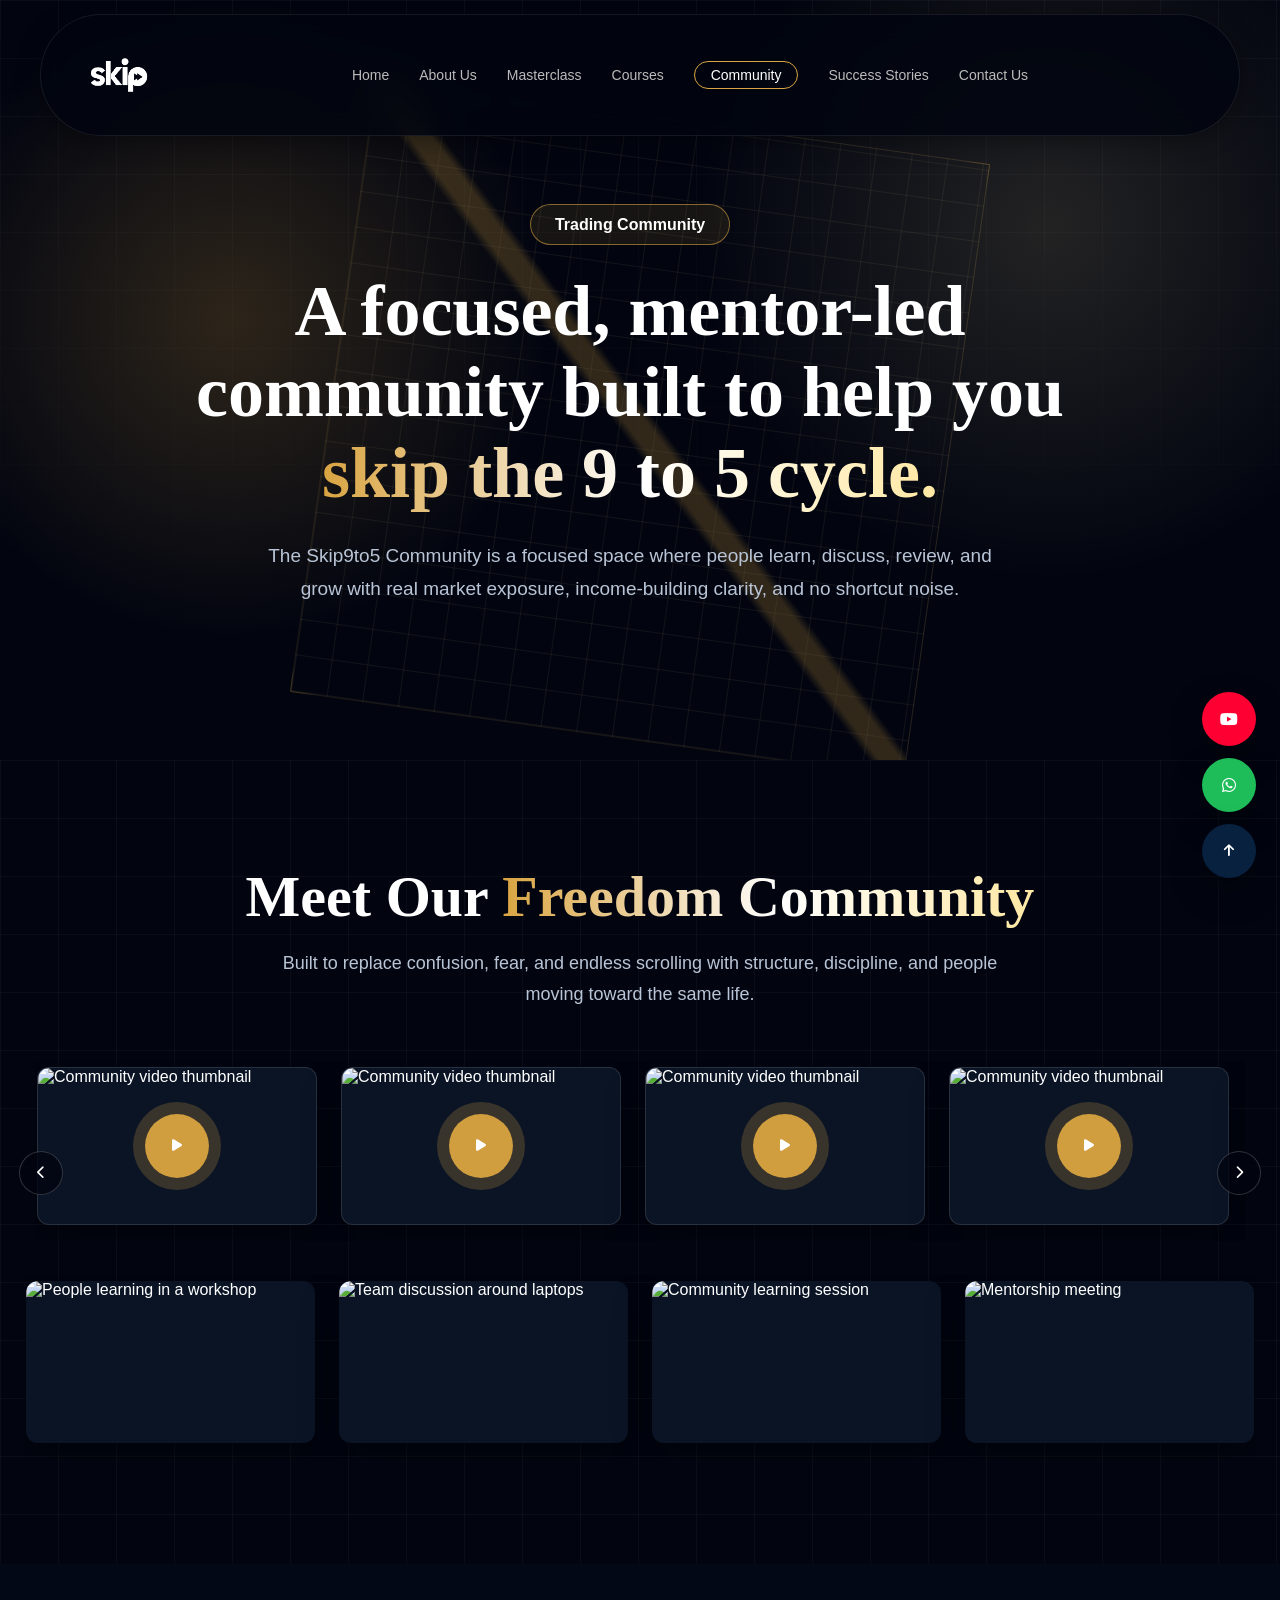
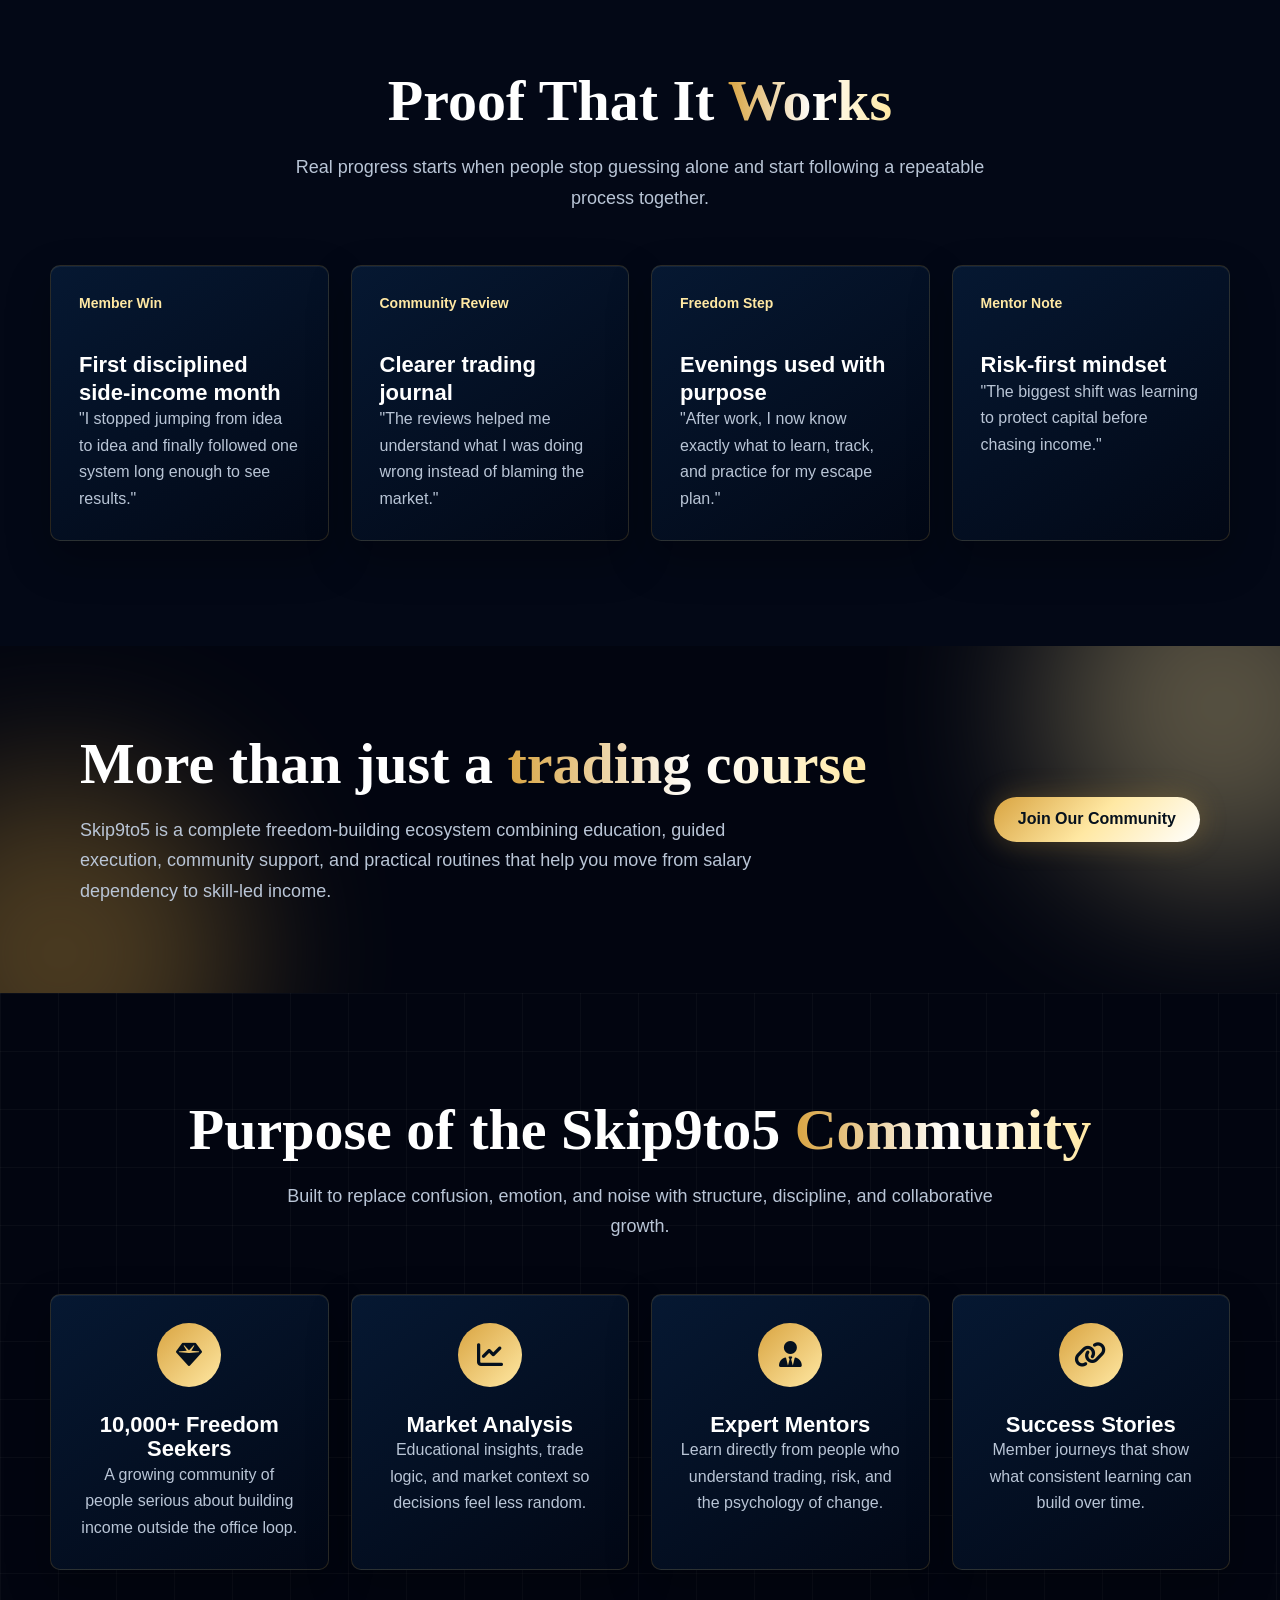
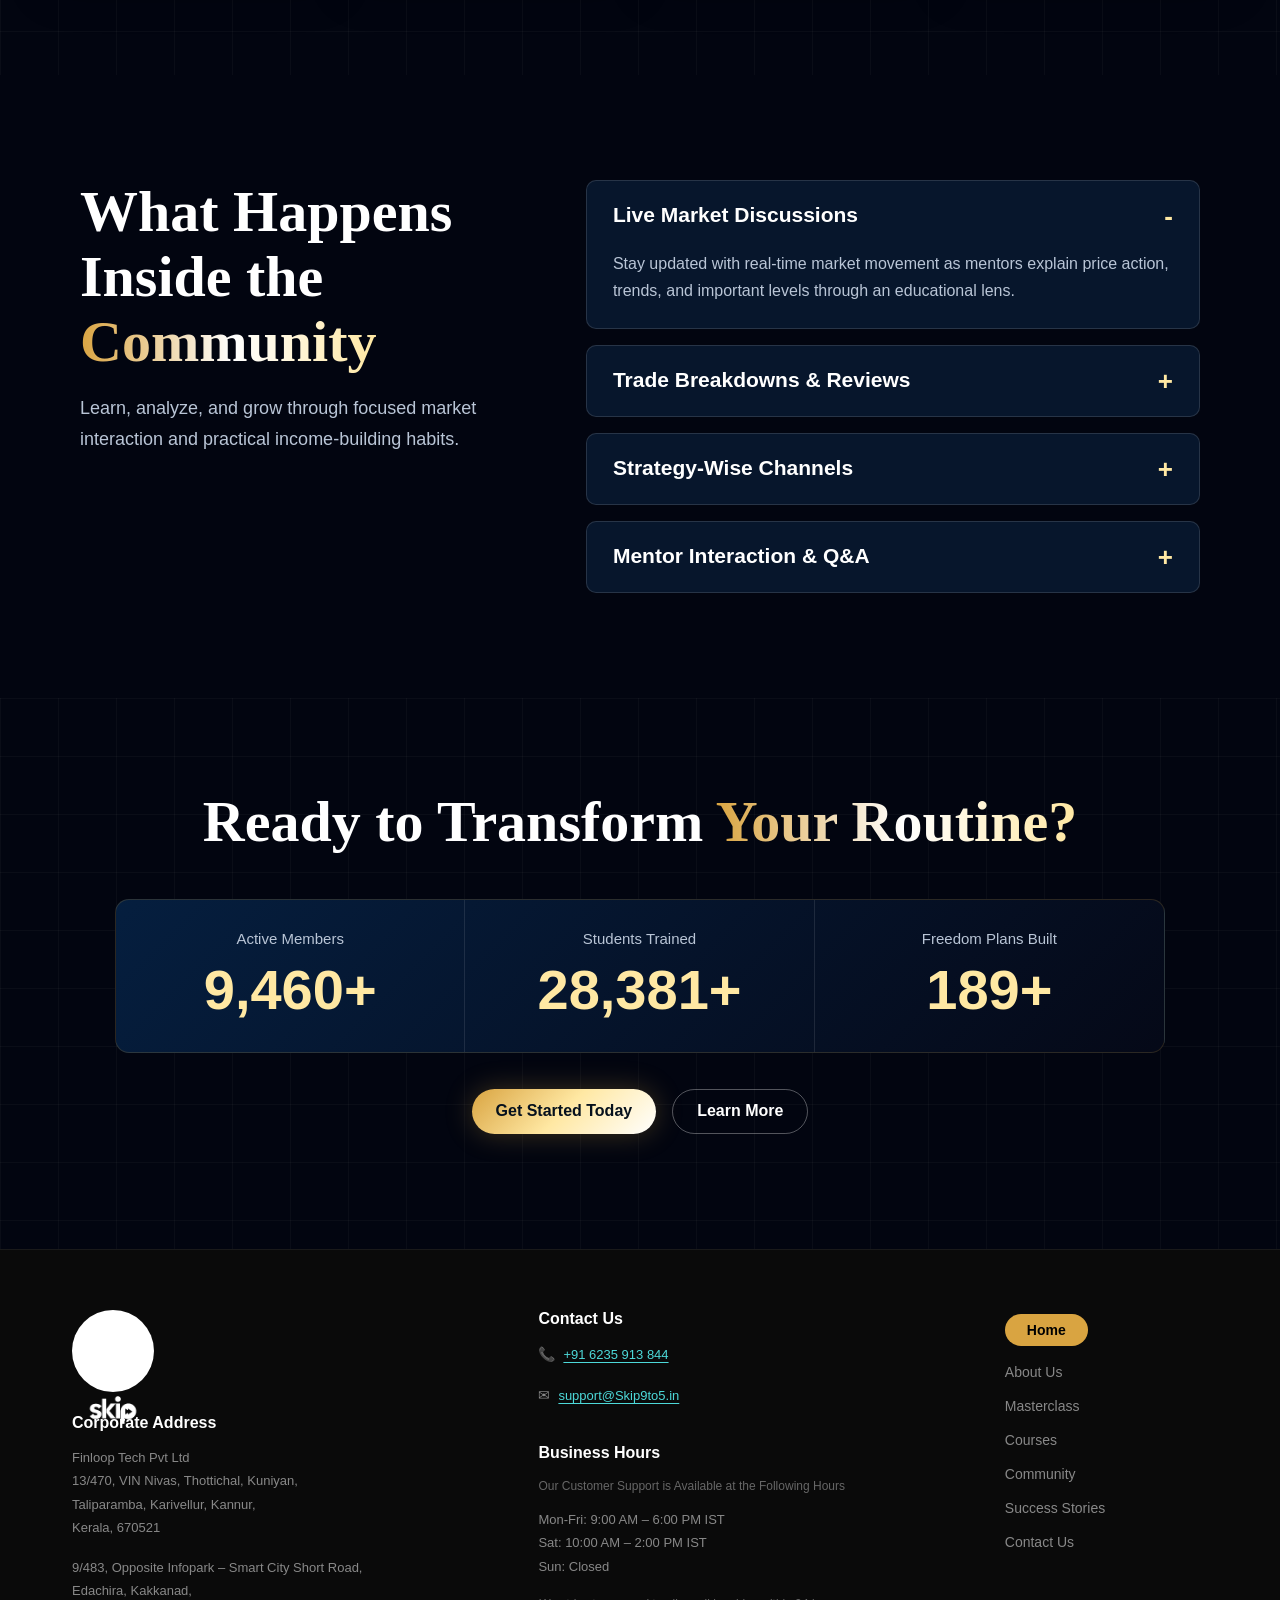
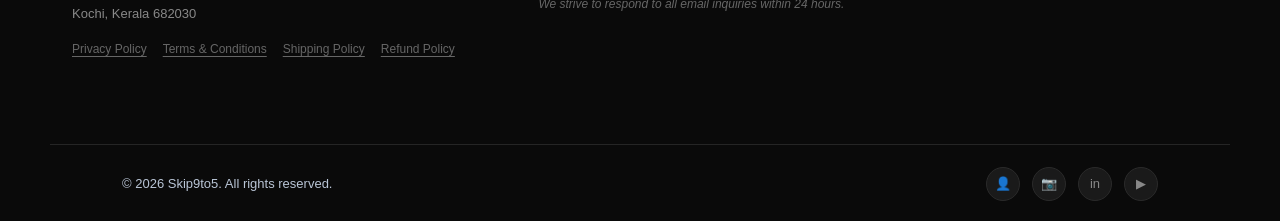
==== community.html @ d903842d "first commit" ====
<!DOCTYPE html>
<html lang="en">
<head>
    <meta charset="UTF-8">
    <meta name="viewport" content="width=device-width, initial-scale=1.0">
    <title>Community - Skip9to5</title>
    <link href="https://fonts.googleapis.com/css2?family=Inter:wght@400;600;700;800;900&display=swap" rel="stylesheet">
    <link rel="preconnect" href="https://fonts.googleapis.com">
    <link rel="preconnect" href="https://fonts.gstatic.com" crossorigin>
    <link rel="stylesheet" href="https://cdnjs.cloudflare.com/ajax/libs/font-awesome/6.5.0/css/all.min.css">
    <link rel="stylesheet" href="style.css">
    <link rel="stylesheet" href="community.css">
</head>
<body>
  <nav class="navbar" id="navbar">
    <div class="navbar-island" id="navIsland">
      <div class="logo">
        <img src="skip.png" alt="Skip9to5 Logo" class="nav-logo-img"/>
      </div>
      <ul class="nav-links" id="navLinks">
        <li><a href="index.html">Home</a></li>
        <li><a href="index.html#mentors">About Us</a></li>
        <li><a href="masterclass.html">Masterclass</a></li>
        <li><a href="index.html#courses">Courses</a></li>
        <li><a href="community.html" class="active">Community</a></li>
        <li><a href="index.html#testimonials">Success Stories</a></li>
        <li><a href="contact.html">Contact Us</a></li>
      </ul>
      <div class="nav-actions"></div>
      <button class="nav-hamburger" id="navHamburger" aria-label="Toggle menu">
        <span></span><span></span>
      </button>
    </div>
  </nav>

    <main>
        <section class="hero">
            <div class="hero-grid"></div>
            <div class="hero-content reveal">
                <a class="pill" href="#community">Trading Community</a>
                <h1>A focused, mentor-led community built to help you <span>skip the 9 to 5 cycle.</span></h1>
                <p>The Skip9to5 Community is a focused space where people learn, discuss, review, and grow with real market exposure, income-building clarity, and no shortcut noise.</p>
            </div>
        </section>

        <section class="section media-section" id="community">
            <div class="section-heading reveal">
                <h2>Meet Our <span>Freedom Community</span></h2>
                <p>Built to replace confusion, fear, and endless scrolling with structure, discipline, and people moving toward the same life.</p>
            </div>

            <div class="slider-wrap reveal">
                <button class="slider-btn prev" data-slider="videoRail" aria-label="Previous video"><i class="fa-solid fa-chevron-left"></i></button>
                <div class="media-rail" id="videoRail">
                    <article class="video-card" data-video="B78Wa8wmAZc">
                        <img src="https://img.youtube.com/vi/B78Wa8wmAZc/hqdefault.jpg" alt="Community video thumbnail">
                        <button aria-label="Play video"><i class="fa-solid fa-play"></i></button>
                    </article>
                    <article class="video-card" data-video="m6mtlhRu2qY">
                        <img src="https://img.youtube.com/vi/m6mtlhRu2qY/hqdefault.jpg" alt="Community video thumbnail">
                        <button aria-label="Play video"><i class="fa-solid fa-play"></i></button>
                    </article>
                    <article class="video-card" data-video="o_PcUPwET5Q">
                        <img src="https://img.youtube.com/vi/o_PcUPwET5Q/hqdefault.jpg" alt="Community video thumbnail">
                        <button aria-label="Play video"><i class="fa-solid fa-play"></i></button>
                    </article>
                    <article class="video-card" data-video="bSWWLPqiPac">
                        <img src="https://img.youtube.com/vi/bSWWLPqiPac/hqdefault.jpg" alt="Community video thumbnail">
                        <button aria-label="Play video"><i class="fa-solid fa-play"></i></button>
                    </article>
                    <article class="video-card" data-video="m-u489wEwM4">
                        <img src="https://img.youtube.com/vi/m-u489wEwM4/hqdefault.jpg" alt="Community video thumbnail">
                        <button aria-label="Play video"><i class="fa-solid fa-play"></i></button>
                    </article>
                    <article class="video-card" data-video="EYDBUFnMw90">
                        <img src="https://img.youtube.com/vi/EYDBUFnMw90/hqdefault.jpg" alt="Community video thumbnail">
                        <button aria-label="Play video"><i class="fa-solid fa-play"></i></button>
                    </article>
                </div>
                <button class="slider-btn next" data-slider="videoRail" aria-label="Next video"><i class="fa-solid fa-chevron-right"></i></button>
            </div>

            <div class="image-rail reveal">
                <img src="https://images.unsplash.com/photo-1552664730-d307ca884978?auto=format&fit=crop&w=900&q=80" alt="People learning in a workshop">
                <img src="https://images.unsplash.com/photo-1556761175-b413da4baf72?auto=format&fit=crop&w=900&q=80" alt="Team discussion around laptops">
                <img src="https://images.unsplash.com/photo-1517245386807-bb43f82c33c4?auto=format&fit=crop&w=900&q=80" alt="Community learning session">
                <img src="https://images.unsplash.com/photo-1517048676732-d65bc937f952?auto=format&fit=crop&w=900&q=80" alt="Mentorship meeting">
            </div>
        </section>

        <section class="section proof-section">
            <div class="section-heading reveal">
                <h2>Proof That It <span>Works</span></h2>
                <p>Real progress starts when people stop guessing alone and start following a repeatable process together.</p>
            </div>
            <div class="proof-grid reveal">
                <div class="proof-card">
                    <span>Member Win</span>
                    <strong>First disciplined side-income month</strong>
                    <p>"I stopped jumping from idea to idea and finally followed one system long enough to see results."</p>
                </div>
                <div class="proof-card">
                    <span>Community Review</span>
                    <strong>Clearer trading journal</strong>
                    <p>"The reviews helped me understand what I was doing wrong instead of blaming the market."</p>
                </div>
                <div class="proof-card">
                    <span>Freedom Step</span>
                    <strong>Evenings used with purpose</strong>
                    <p>"After work, I now know exactly what to learn, track, and practice for my escape plan."</p>
                </div>
                <div class="proof-card">
                    <span>Mentor Note</span>
                    <strong>Risk-first mindset</strong>
                    <p>"The biggest shift was learning to protect capital before chasing income."</p>
                </div>
            </div>
        </section>

        <section class="ecosystem">
            <div class="ecosystem-inner reveal">
                <div>
                    <h2>More than just a <span>trading course</span></h2>
                    <p>Skip9to5 is a complete freedom-building ecosystem combining education, guided execution, community support, and practical routines that help you move from salary dependency to skill-led income.</p>
                </div>
                <a href="#join" class="primary-btn">Join Our Community</a>
            </div>
            <div class="radial left"></div>
            <div class="radial right"></div>
        </section>

        <section class="section purpose-section">
            <div class="section-heading reveal">
                <h2>Purpose of the Skip9to5 <span>Community</span></h2>
                <p>Built to replace confusion, emotion, and noise with structure, discipline, and collaborative growth.</p>
            </div>
            <div class="purpose-grid reveal">
                <article>
                    <i class="fa-solid fa-gem"></i>
                    <h3>10,000+ Freedom Seekers</h3>
                    <p>A growing community of people serious about building income outside the office loop.</p>
                </article>
                <article>
                    <i class="fa-solid fa-chart-line"></i>
                    <h3>Market Analysis</h3>
                    <p>Educational insights, trade logic, and market context so decisions feel less random.</p>
                </article>
                <article>
                    <i class="fa-solid fa-user-tie"></i>
                    <h3>Expert Mentors</h3>
                    <p>Learn directly from people who understand trading, risk, and the psychology of change.</p>
                </article>
                <article>
                    <i class="fa-solid fa-link"></i>
                    <h3>Success Stories</h3>
                    <p>Member journeys that show what consistent learning can build over time.</p>
                </article>
            </div>
        </section>

        <section class="section inside-section">
            <div class="inside-layout reveal">
                <div class="inside-copy">
                    <h2>What Happens Inside the <span>Community</span></h2>
                    <p>Learn, analyze, and grow through focused market interaction and practical income-building habits.</p>
                </div>
                <div class="accordion">
                    <details open>
                        <summary>Live Market Discussions</summary>
                        <p>Stay updated with real-time market movement as mentors explain price action, trends, and important levels through an educational lens.</p>
                    </details>
                    <details>
                        <summary>Trade Breakdowns & Reviews</summary>
                        <p>Study entries, exits, risk, mistakes, and decision-making so every trade becomes a lesson instead of an emotional event.</p>
                    </details>
                    <details>
                        <summary>Strategy-Wise Channels</summary>
                        <p>Follow channels for intraday, swing trading, options, investing, and side-income systems that match your current stage.</p>
                    </details>
                    <details>
                        <summary>Mentor Interaction & Q&A</summary>
                        <p>Ask doubts, get direction, and stay accountable while building the skills needed to move beyond the 9 to 5 cycle.</p>
                    </details>
                </div>
            </div>
        </section>

        <section class="final-cta" id="join">
            <div class="final-inner reveal">
                <h2>Ready to Transform <span>Your Routine?</span></h2>
                <div class="stats">
                    <div><small>Active Members</small><strong data-count="10000">0</strong><b>+</b></div>
                    <div><small>Students Trained</small><strong data-count="30000">0</strong><b>+</b></div>
                    <div><small>Freedom Plans Built</small><strong data-count="200">0</strong><b>+</b></div>
                </div>
                <div class="cta-actions">
                    <a href="masterclass.html" class="primary-btn">Get Started Today</a>
                    <a href="about.html" class="secondary-btn">Learn More</a>
                </div>
            </div>
        </section>
    </main>

  <footer class="footer">
    <div class="footer-main">
      <div class="footer-col footer-col--address">
        <div class="footer-logo">
          <img src="skip.png" alt="Skip9to5 Logo" class="footer-logo-img"/>
        </div>
        <h4>Corporate Address</h4>
        <p>Finloop Tech Pvt Ltd<br/>
        13/470, VIN Nivas, Thottichal, Kuniyan,<br/>
        Taliparamba, Karivellur, Kannur,<br/>
        Kerala, 670521</p>
        <p>9/483, Opposite Infopark &ndash; Smart City Short Road,<br/>
        Edachira, Kakkanad,<br/>
        Kochi, Kerala 682030</p>
        <div class="footer-policies">
          <a href="#">Privacy Policy</a>
          <a href="#">Terms &amp; Conditions</a>
          <a href="#">Shipping Policy</a>
          <a href="#">Refund Policy</a>
        </div>
      </div>
      <div class="footer-col footer-col--contact">
        <h4>Contact Us</h4>
        <p><span class="footer-icon">&#128222;</span> <a href="tel:+916235913844">+91 6235 913 844</a></p>
        <p><span class="footer-icon">&#9993;</span> <a href="mailto:support@Skip9to5.in">support@Skip9to5.in</a></p>
        <h4 style="margin-top:36px">Business Hours</h4>
        <p class="footer-hours-sub">Our Customer Support is Available at the Following Hours</p>
        <p>Mon-Fri: 9:00 AM &ndash; 6:00 PM IST<br/>
        Sat: 10:00 AM &ndash; 2:00 PM IST<br/>
        Sun: Closed</p>
        <p class="footer-hours-note">We strive to respond to all email inquiries within 24 hours.</p>
      </div>
      <div class="footer-col footer-col--nav">
        <a href="index.html" class="footer-nav-home">Home</a>
        <a href="#">About Us</a>
        <a href="forex-course.html">Masterclass</a>
        <a href="index.html#courses">Courses</a>
        <a href="community.html">Community</a>
        <a href="#">Success Stories</a>
        <a href="contact.html">Contact Us</a>
      </div>
    </div>
    <div class="footer-bottom">
      <span>&copy; 2026 Skip9to5. All rights reserved.</span>
      <div class="footer-socials">
        <a href="#" class="fs-icon">&#128100;</a>
        <a href="#" class="fs-icon">&#128247;</a>
        <a href="#" class="fs-icon">in</a>
        <a href="#" class="fs-icon">&#9654;</a>
      </div>
    </div>
  </footer>

    <a class="sticky-live" href="https://www.youtube.com/@skip9to5" target="_blank" aria-label="YouTube channel">
        <i class="fa-brands fa-youtube"></i>
    </a>
    <a class="sticky-whatsapp" href="https://wa.me/916235913844" target="_blank" aria-label="WhatsApp">
        <i class="fa-brands fa-whatsapp"></i>
    </a>
    <button id="scrollTopBtn" aria-label="Scroll to top">
        <i class="fa-solid fa-arrow-up"></i>
    </button>

    <script src="community.js"></script>
    <script>
      const navIsland = document.getElementById('navIsland');
      const navHamburger = document.getElementById('navHamburger');
      const navLinks = document.getElementById('navLinks');
      window.addEventListener('scroll', () => {
        navIsland.classList.toggle('scrolled', window.scrollY > 60);
      });
      navHamburger.addEventListener('click', () => {
        navHamburger.classList.toggle('open');
        navLinks.classList.toggle('open');
      });
      document.addEventListener('click', (e) => {
        if (!navIsland.contains(e.target)) {
          navHamburger.classList.remove('open');
          navLinks.classList.remove('open');
        }
      });
    </script>
</body>
</html>
---- style.css ----
@import url('https://fonts.googleapis.com/css2?family=Inter:wght@400;600;700;800;900&display=swap');

* { margin: 0; padding: 0; box-sizing: border-box; }

body {
  font-family: 'Inter', sans-serif;
  background: #020510;
  color: #fff;
  overflow-x: hidden;
}

/* ── KEYFRAMES ── */
@keyframes fadeUp {
  from { opacity: 0; transform: translateY(36px); }
  to   { opacity: 1; transform: translateY(0); }
}
@keyframes fadeRight {
  from { opacity: 0; transform: translateX(60px); }
  to   { opacity: 1; transform: translateX(0); }
}
@keyframes fadeIn {
  from { opacity: 0; } to { opacity: 1; }
}
@keyframes float {
  0%,100% { transform: translateY(0); }
  50%     { transform: translateY(-14px); }
}
@keyframes gridPulse {
  0%,100% { opacity: 1; } 50% { opacity: 0.45; }
}
@keyframes boltPulse {
  0%,100% { opacity: 0.07; transform: translateX(-50%) scale(1); }
  50%     { opacity: 0.13; transform: translateX(-50%) scale(1.05); }
}
@keyframes badgeGlow {
  0%,100% { box-shadow: 0 0 10px #1a4fff55; }
  50%     { box-shadow: 0 0 26px #1a4fffaa; }
}
@keyframes gradientShift {
  0%   { background-position: 0% 50%; }
  100% { background-position: 200% 50%; }
}
@keyframes ringRotate {
  from { transform: translate(-50%,-50%) rotate(0deg); }
  to   { transform: translate(-50%,-50%) rotate(360deg); }
}
@keyframes pulseDot {
  0%,100% { transform: scale(1); opacity: 1; }
  50%     { transform: scale(1.8); opacity: 0.3; }
}
@keyframes cardSlideIn {
  from { opacity: 0; transform: translateX(-28px); }
  to   { opacity: 1; transform: translateX(0); }
}
@keyframes logoScroll {
  0%   { transform: translateX(0); }
  100% { transform: translateX(-50%); }
}
@keyframes imgReveal {
  from { opacity: 0; transform: scale(0.95) translateY(20px); }
  to   { opacity: 1; transform: scale(1) translateY(0); }
}

/* ── NAVBAR ── */
.navbar {
  position: fixed;
  top: 0;
  left: 0;
  right: 0;
  z-index: 999;
  display: flex;
  justify-content: center;
  padding: 14px 32px;
  background: transparent;
  pointer-events: none;
}

.navbar-island {
  pointer-events: all;
  display: flex;
  align-items: center;
  justify-content: space-between;
  width: 100%;
  max-width: 1200px;
  padding: 10px 28px;
  border-radius: 999px;
  background: rgba(2,5,16,0.85);
  border: 1px solid rgba(255,255,255,0.08);
  backdrop-filter: blur(16px);
  -webkit-backdrop-filter: blur(16px);
  box-shadow: 0 4px 24px rgba(0,0,0,0.4);
  transition: background 0.4s ease, box-shadow 0.4s ease, border-color 0.4s ease;
}

.navbar-island.scrolled {
  background: rgba(2,5,16,0.6);
  backdrop-filter: blur(28px);
  -webkit-backdrop-filter: blur(28px);
  border-color: rgba(217,164,65,0.12);
  box-shadow: 0 8px 40px rgba(0,0,0,0.6), 0 0 0 1px rgba(217,164,65,0.06);
}
.logo {
  display: flex;
  align-items: center;
  gap: 10px;
  font-size: 17px;
  font-weight: 800;
  letter-spacing: 2.5px;
}
.nav-logo-img {
  height: 100px;
  width: auto;
  display: block;
  object-fit: contain;
}

.nav-links { display: flex; list-style: none; gap: 30px; }
.nav-links a {
  text-decoration: none;
  color: #bbb;
  font-size: 14px;
  font-weight: 500;
  position: relative;
  transition: color 0.2s;
}
.nav-links a::after {
  content: '';
  position: absolute;
  bottom: -3px; left: 0;
  width: 0; height: 1.5px;
  background: #d9a441;
  transition: width 0.3s;
}
.nav-links a:hover { color: #fff; }
.nav-links a:hover::after { width: 100%; }
.nav-links a.active {
  border: 1px solid #d9a441;
  border-radius: 20px;
  padding: 5px 16px;
  color: #fff;
}
.nav-links a.active::after { display: none; }

.nav-actions { display: flex; align-items: center; gap: 16px; }
.login-btn {
  text-decoration: none;
  color: #d9a441;
  font-size: 14px;
  font-weight: 600;
  transition: opacity 0.2s;
}
.login-btn:hover { opacity: 0.7; }
.get-started-btn {
  text-decoration: none;
  background: linear-gradient(135deg, #d9a441, #ffe8a3);
  color: #000;
  padding: 9px 22px;
  border-radius: 24px;
  font-size: 14px;
  font-weight: 700;
  transition: background 0.2s, transform 0.2s, box-shadow 0.2s;
}
.get-started-btn:hover {
  background: linear-gradient(135deg, #8f5d16, #d9a441);
  transform: translateY(-2px);
  box-shadow: 0 6px 20px rgba(217,164,65,0.4);
}

/* ── HERO ── */
@keyframes heroBadge {
  from { opacity:0; transform: translateY(-20px); }
  to   { opacity:1; transform: translateY(0); }
}
@keyframes heroLine1 {
  from { opacity:0; transform: translateX(-60px); }
  to   { opacity:1; transform: translateX(0); }
}
@keyframes heroLine2 {
  from { opacity:0; transform: translateX(-60px); }
  to   { opacity:1; transform: translateX(0); }
}
@keyframes heroPara {
  from { opacity:0; transform: translateY(20px); }
  to   { opacity:1; transform: translateY(0); }
}
@keyframes heroStats {
  from { opacity:0; transform: translateY(24px); }
  to   { opacity:1; transform: translateY(0); }
}
@keyframes heroBtns {
  from { opacity:0; transform: translateY(24px); }
  to   { opacity:1; transform: translateY(0); }
}
@keyframes heroImgIn {
  from { opacity:0; transform: translateX(80px) scale(0.96); }
  to   { opacity:1; transform: translateX(0) scale(1); }
}
@keyframes heroFloat {
  0%,100% { transform: translateY(0px); }
  50%     { transform: translateY(-18px); }
}
@keyframes heroRing1 {
  from { transform: translate(-50%,-50%) rotate(0deg); }
  to   { transform: translate(-50%,-50%) rotate(360deg); }
}
@keyframes heroRing2 {
  from { transform: translate(-50%,-50%) rotate(0deg); }
  to   { transform: translate(-50%,-50%) rotate(-360deg); }
}
@keyframes heroShine {
  0%   { left: -100%; }
  100% { left: 200%; }
}
@keyframes heroCard1 {
  from { opacity:0; transform: translateX(-40px); }
  to   { opacity:1; transform: translateX(0); }
}
@keyframes heroCard2 {
  from { opacity:0; transform: translateX(40px); }
  to   { opacity:1; transform: translateX(0); }
}
@keyframes heroParticle {
  0%   { transform: translateY(0) scale(1); opacity:0.7; }
  50%  { transform: translateY(-40px) scale(1.3); opacity:1; }
  100% { transform: translateY(0) scale(1); opacity:0.7; }
}
@keyframes heroGridPulse {
  0%,100% { opacity:0.5; } 50% { opacity:1; }
}
@keyframes heroGradShift {
  0%   { background-position: 0% 50%; }
  100% { background-position: 200% 50%; }
}
@keyframes heroPulse {
  0%,100% { transform:scale(1); opacity:1; }
  50%     { transform:scale(1.8); opacity:0.3; }
}

.hero {
  min-height: 100vh;
  position: relative;
  overflow: hidden;
  display: flex;
  align-items: center;
  justify-content: center;
  padding: 130px 80px 80px;
  background: radial-gradient(ellipse at 60% 50%, rgba(217,164,65,0.2) 0%, transparent 60%),
              radial-gradient(ellipse at 10% 80%, rgba(255,232,163,0.13) 0%, transparent 50%),
              #020510;
}

/* grid overlay */
.hero-grid-overlay {
  position: absolute;
  inset: 0;
  background-image:
    linear-gradient(rgba(217,164,65,0.05) 1px, transparent 1px),
    linear-gradient(90deg, rgba(217,164,65,0.05) 1px, transparent 1px);
  background-size: 56px 56px;
  pointer-events: none;
  z-index: 0;
  animation: heroGridPulse 6s ease-in-out infinite;
}

/* glow blobs */
.hero-blob {
  position: absolute;
  border-radius: 50%;
  pointer-events: none;
  z-index: 0;
}
.blob-tl {
  top: -100px; left: -100px;
  width: 500px; height: 500px;
  background: radial-gradient(circle, rgba(217,164,65,0.18) 0%, transparent 70%);
}
.blob-br {
  bottom: -100px; right: -100px;
  width: 500px; height: 500px;
  background: radial-gradient(circle, rgba(255,232,163,0.15) 0%, transparent 70%);
}

/* floating particles */
.hero-particle {
  position: absolute;
  border-radius: 50%;
  background: #d9a441;
  pointer-events: none;
  z-index: 0;
  opacity: 0.5;
}
.p1 { width:6px;  height:6px;  top:20%; left:8%;   animation: heroParticle 4s ease-in-out infinite 0s; }
.p2 { width:4px;  height:4px;  top:60%; left:15%;  animation: heroParticle 5s ease-in-out infinite 1s; }
.p3 { width:8px;  height:8px;  top:30%; right:12%; animation: heroParticle 6s ease-in-out infinite 0.5s; }
.p4 { width:5px;  height:5px;  top:70%; right:20%; animation: heroParticle 4.5s ease-in-out infinite 2s; }
.p5 { width:10px; height:10px; top:80%; left:40%;  animation: heroParticle 7s ease-in-out infinite 1.5s; }

/* inner layout */
.hero-inner {
  position: relative;
  z-index: 1;
  width: 100%;
  max-width: 1280px;
  display: grid;
  grid-template-columns: 52% 48%;
  align-items: center;
  gap: 0;
}

/* ── LEFT CONTENT ── */
.hero-content { position: relative; z-index: 1; padding-right: 20px; }

.hero-badge {
  display: inline-flex;
  align-items: center;
  gap: 8px;
  background: linear-gradient(90deg, rgba(217,164,65,0.25), rgba(255,232,163,0.25));
  border: 1px solid rgba(217,164,65,0.4);
  color: #d9a441;
  font-size: 13px;
  font-weight: 600;
  padding: 8px 20px;
  border-radius: 24px;
  margin-bottom: 28px;
  animation: heroBadge 0.7s cubic-bezier(0.22,1,0.36,1) 0.2s both;
  backdrop-filter: blur(8px);
}
.hero-badge-dot {
  width: 7px; height: 7px;
  background: #d9a441;
  border-radius: 50%;
  animation: heroPulse 1.5s ease-in-out infinite;
}

.hero-h1 {
  font-size: 72px;
  font-weight: 900;
  line-height: 1.05;
  letter-spacing: -3px;
  margin-bottom: 24px;
}
.hero-line1 {
  display: block;
  color: #fff;
  animation: heroLine1 0.8s cubic-bezier(0.22,1,0.36,1) 0.4s both;
}
.hero-line2 {
  display: block;
  color: #fff;
  animation: heroLine2 0.8s cubic-bezier(0.22,1,0.36,1) 0.55s both;
}
.hero-highlight {
  background: linear-gradient(90deg, #d9a441, #ffe8a3, #ffffff, #d9a441);
  background-size: 300% auto;
  -webkit-background-clip: text;
  -webkit-text-fill-color: transparent;
  background-clip: text;
  animation: heroGradShift 4s linear infinite;
}

.hero-para {
  color: #8a9bb0;
  font-size: 16px;
  line-height: 1.8;
  margin-bottom: 32px;
  animation: heroPara 0.8s cubic-bezier(0.22,1,0.36,1) 0.7s both;
}
.hero-para strong { color: #e0e0e0; font-weight: 700; }

/* stats row */
.hero-stats {
  display: flex;
  align-items: center;
  gap: 24px;
  margin-bottom: 36px;
  animation: heroStats 0.8s cubic-bezier(0.22,1,0.36,1) 0.85s both;
}
.hero-stat { text-align: center; }
.hero-stat-num {
  display: block;
  font-size: 26px;
  font-weight: 900;
  color: #d9a441;
  letter-spacing: -1px;
  line-height: 1;
}
.hero-stat-label {
  display: block;
  font-size: 11px;
  color: #7a8fa0;
  margin-top: 4px;
  font-weight: 500;
  letter-spacing: 0.5px;
}
.hero-stat-divider {
  width: 1px;
  height: 36px;
  background: rgba(255,255,255,0.12);
}

/* buttons */
.hero-buttons {
  display: flex;
  gap: 14px;
  margin-bottom: 48px;
  animation: heroBtns 0.8s cubic-bezier(0.22,1,0.36,1) 1s both;
}

/* media logos */
.media-label {
  font-size: 11px;
  color: #555;
  letter-spacing: 1.5px;
  text-transform: uppercase;
  margin-bottom: 12px;
  font-weight: 600;
}
.media-logos-wrapper {
  overflow: hidden;
  width: 100%;
  animation: heroBtns 0.8s ease 1.2s both;
  mask-image: linear-gradient(90deg, transparent, #000 8%, #000 92%, transparent);
  -webkit-mask-image: linear-gradient(90deg, transparent, #000 8%, #000 92%, transparent);
}
.media-logos {
  display: flex;
  align-items: center;
  gap: 36px;
  width: max-content;
  animation: logoScroll 14s linear infinite;
}
.media-logos:hover { animation-play-state: paused; }
.media-logo {
  color: #fff;
  font-size: 13px;
  font-weight: 700;
  opacity: 0.45;
  white-space: nowrap;
  transition: opacity 0.2s;
  cursor: default;
}
.media-logo:hover { opacity: 0.9; }
.media-logo.ht { font-style: italic; font-size: 12px; }
.media-logo.edex { font-size: 18px; font-weight: 900; letter-spacing: -1px; }
.media-logo.edex .live {
  font-size: 9px; background: #e00; color: #fff;
  padding: 1px 4px; border-radius: 3px;
  vertical-align: super; font-weight: 700;
}
.media-logo.dh {
  font-size: 18px; font-weight: 900;
  border: 2px solid rgba(255,255,255,0.4);
  padding: 2px 8px; line-height: 1.1; text-align: center;
}
.media-logo.dh small { font-size: 6px; font-weight: 400; display: block; letter-spacing: 1px; }
.media-logo.ys {
  border: 2px solid rgba(255,255,255,0.4);
  padding: 5px 10px; font-size: 11px; letter-spacing: 1.5px;
}

/* ── RIGHT IMAGE ── */
.hero-image-wrap {
  position: relative;
  z-index: 1;
  display: flex;
  justify-content: flex-start;
  align-items: center;
  padding-left: 20px;
  animation: heroImgIn 1s cubic-bezier(0.22,1,0.36,1) 0.3s both;
}

/* rotating rings */
.hero-img-ring {
  position: absolute;
  top: 50%; left: 40%;
  border-radius: 50%;
  pointer-events: none;
}
.ring1 {
  width: 520px; height: 520px;
  border: 1px dashed rgba(77,217,217,0.15);
  transform: translate(-50%,-50%);
  animation: heroRing1 16s linear infinite;
}
.ring2 {
  width: 380px; height: 380px;
  border: 1px solid rgba(200,240,0,0.1);
  transform: translate(-50%,-50%);
  animation: heroRing2 10s linear infinite;
}

/* image frame */
.hero-img-frame {
  position: relative;
  width: 420px;
  height: 540px;
  border-radius: 20px;
  overflow: hidden;
  flex-shrink: 0;
  animation: heroFloat 6s ease-in-out infinite;
  box-shadow:
    0 32px 80px rgba(0,0,0,0.8),
    0 0 0 1px rgba(77,217,217,0.15),
    0 0 80px rgba(26,79,255,0.15),
    inset 0 0 0 1px rgba(255,255,255,0.05);
}
.hero-img-frame img {
  width: 100%;
  height: 100%;
  object-fit: cover;
  object-position: center top;
  display: block;
}
/* shine sweep */
.hero-img-shine {
  position: absolute;
  top: 0; left: -100%;
  width: 60%; height: 100%;
  background: linear-gradient(105deg, transparent 40%, rgba(255,255,255,0.08) 50%, transparent 60%);
  animation: heroShine 4s ease-in-out infinite 2s;
  pointer-events: none;
}

/* floating stat cards */
.hero-float-card {
  position: absolute;
  bottom: 60px;
  left: -20px;
  background: rgba(5,15,30,0.92);
  backdrop-filter: blur(16px);
  border: 1px solid rgba(77,217,217,0.25);
  border-radius: 14px;
  padding: 14px 20px;
  display: flex;
  align-items: center;
  gap: 12px;
  animation: heroCard1 0.8s cubic-bezier(0.22,1,0.36,1) 1.3s both;
  box-shadow: 0 8px 32px rgba(0,0,0,0.5);
}
.hero-float-card2 {
  position: absolute;
  top: 50px;
  right: -20px;
  background: rgba(5,15,30,0.92);
  backdrop-filter: blur(16px);
  border: 1px solid rgba(200,240,0,0.25);
  border-radius: 14px;
  padding: 14px 20px;
  display: flex;
  align-items: center;
  gap: 12px;
  animation: heroCard2 0.8s cubic-bezier(0.22,1,0.36,1) 1.5s both;
  box-shadow: 0 8px 32px rgba(0,0,0,0.5);
}
.hero-pulse {
  width: 10px; height: 10px;
  background: #c8f000;
  border-radius: 50%;
  flex-shrink: 0;
  animation: heroPulse 1.5s ease-in-out infinite;
}
.hero-star { font-size: 18px; color: #c8f000; flex-shrink: 0; }
.hero-card-num {
  font-size: 18px;
  font-weight: 900;
  color: #fff;
  line-height: 1;
}
.hero-card-label {
  font-size: 11px;
  color: #7a8fa0;
  margin-top: 3px;
  font-weight: 500;
}

/* ── FLOATING SOCIAL ── */
.float-social {
  position: fixed;
  right: 18px;
  bottom: 80px;
  display: flex;
  flex-direction: column;
  gap: 12px;
  z-index: 200;
}
.float-yt, .float-wa {
  width: 44px; height: 44px;
  border-radius: 50%;
  display: flex;
  align-items: center;
  justify-content: center;
  font-size: 18px;
  text-decoration: none;
  color: #fff;
  transition: transform 0.2s, box-shadow 0.2s;
}
.float-yt { background: #e00; }
.float-wa { background: #25d366; }
.float-yt:hover { transform: scale(1.15); box-shadow: 0 4px 16px #e0000066; }
.float-wa:hover { transform: scale(1.15); box-shadow: 0 4px 16px #25d36666; }

/* ── TICKER BAR ── */
@keyframes tickerScroll {
  0%   { transform: translateX(0); }
  100% { transform: translateX(-50%); }
}

.ticker-bar {
  background: #000;
  border-top: 1px solid #1a2a2a;
  border-bottom: 1px solid #1a2a2a;
  overflow: hidden;
  padding: 10px 0;
  white-space: nowrap;
}
.ticker-track {
  display: inline-flex;
  align-items: center;
  gap: 0;
  animation: tickerScroll 30s linear infinite;
}
.tick {
  font-size: 13px;
  font-weight: 600;
  color: #fff;
  padding: 0 20px;
  display: inline-flex;
  align-items: center;
  gap: 6px;
}
.tick-name { color: #fff; font-weight: 700; }
.tick-up   { color: #00c853; }
.tick-down { color: #ff3d3d; }
.tick-sep  { color: #333; font-size: 16px; }

/* ── STRUGGLE SECTION ── */
@keyframes fadeUpSlow {
  from { opacity: 0; transform: translateY(40px); }
  to   { opacity: 1; transform: translateY(0); }
}
@keyframes coinFloat {
  0%,100% { transform: translateY(0) rotate(0deg); }
  50%     { transform: translateY(-20px) rotate(8deg); }
}
@keyframes cardHoverIn {
  from { opacity: 0; transform: translateY(30px); }
  to   { opacity: 1; transform: translateY(0); }
}

.struggle {
  background: #000;
  padding: 90px 72px;
  position: relative;
  overflow: hidden;
}

/* glowing blobs */
.struggle::before {
  content: '';
  position: absolute;
  top: 10%; left: -80px;
  width: 320px; height: 320px;
  background: radial-gradient(circle, rgba(0,80,200,0.25) 0%, transparent 70%);
  border-radius: 50%;
  pointer-events: none;
}
.struggle::after {
  content: '';
  position: absolute;
  bottom: 10%; right: -80px;
  width: 320px; height: 320px;
  background: radial-gradient(circle, rgba(100,180,0,0.18) 0%, transparent 70%);
  border-radius: 50%;
  pointer-events: none;
}

/* floating coin decorations */
.coin {
  position: absolute;
  font-size: 80px;
  width: 90px; height: 90px;
  background: radial-gradient(circle at 35% 35%, #ffe066, #c8a000);
  border-radius: 50%;
  display: flex;
  align-items: center;
  justify-content: center;
  color: #a07000;
  font-size: 36px;
  box-shadow: 0 8px 32px rgba(200,160,0,0.4);
  animation: coinFloat 4s ease-in-out infinite;
  z-index: 0;
}
.coin-left  { top: 60px; left: 40px; animation-delay: 0s; }
.coin-right { bottom: 120px; right: 40px; animation-delay: 1.5s; }

.struggle-inner {
  position: relative;
  z-index: 1;
  max-width: 1100px;
  margin: 0 auto;
  text-align: center;
}

.struggle-title {
  font-size: 48px;
  font-weight: 900;
  letter-spacing: -1.5px;
  color: #fff;
  margin-bottom: 14px;
  animation: fadeUpSlow 0.7s ease 0.1s both;
}
.struggle-highlight {
  background: linear-gradient(90deg, #d9a441, #ffe8a3, #d9a441);
  background-size: 300% auto;
  -webkit-background-clip: text;
  -webkit-text-fill-color: transparent;
  background-clip: text;
  animation: gradientShift 4s linear infinite;
}

.struggle-sub {
  color: #7a8fa0;
  font-size: 15px;
  margin-bottom: 52px;
  animation: fadeUpSlow 0.7s ease 0.25s both;
}

/* ── TOP 3 CARDS ── */
.struggle-cards {
  display: grid;
  grid-template-columns: repeat(3, 1fr);
  gap: 20px;
  margin-bottom: 20px;
}

.s-card {
  background: #111;
  border: 1px solid #222;
  border-radius: 14px;
  padding: 36px 28px;
  text-align: center;
  transition: transform 0.3s, border-color 0.3s, box-shadow 0.3s;
  animation: cardHoverIn 0.6s ease both;
}
.s-card:nth-child(1) { animation-delay: 0.3s; }
.s-card:nth-child(2) { animation-delay: 0.45s; }
.s-card:nth-child(3) { animation-delay: 0.6s; }

.s-card:hover {
  transform: translateY(-6px);
  border-color: rgba(217,164,65,0.4);
  box-shadow: 0 12px 40px rgba(217,164,65,0.08);
}

.s-icon {
  font-size: 36px;
  margin-bottom: 18px;
  display: block;
  filter: hue-rotate(60deg) brightness(1.4);
}

.s-card h3 {
  font-size: 18px;
  font-weight: 700;
  color: #d9a441;
  margin-bottom: 14px;
}
.s-card p {
  font-size: 14px;
  color: #8a9bb0;
  line-height: 1.7;
}

/* ── STATS ROW ── */
.struggle-stats {
  display: grid;
  grid-template-columns: repeat(3, 1fr);
  gap: 20px;
}

.stat-card {
  background: #111;
  border: 1px solid #222;
  border-radius: 14px;
  padding: 32px 28px;
  text-align: center;
  transition: transform 0.3s, border-color 0.3s;
  animation: cardHoverIn 0.6s ease both;
}
.stat-card:nth-child(1) { animation-delay: 0.7s; }
.stat-card:nth-child(2) { animation-delay: 0.85s; }
.stat-card:nth-child(3) { animation-delay: 1s; }

.stat-card:hover {
  transform: translateY(-5px);
  border-color: rgba(217,164,65,0.3);
}

.stat-num {
  font-size: 38px;
  font-weight: 900;
  color: #d9a441;
  letter-spacing: -1px;
  margin-bottom: 8px;
}
.stat-label {
  font-size: 14px;
  color: #8a9bb0;
  font-weight: 500;
}

/* ── VIDEO WALL ── */
@keyframes vwFadeIn {
  from { opacity: 0; transform: translateY(30px); }
  to   { opacity: 1; transform: translateY(0); }
}

.video-wall {
  background: #000;
  padding: 60px 0 80px;
  overflow: hidden;
}

.vw-grid {
  display: flex;
  align-items: center;
  gap: 12px;
  padding: 0 24px;
  min-height: 620px;
}

/* each column */
.vw-col {
  display: flex;
  flex-direction: column;
  gap: 12px;
  flex: 1;
}
.vw-col--offset {
  margin-top: 80px;
}
.vw-col--tall {
  flex: 1.2;
}

/* individual video card */
.vw-item {
  position: relative;
  border-radius: 14px;
  overflow: hidden;
  cursor: pointer;
  background: #111;
  height: 260px;
  flex-shrink: 0;
  animation: vwFadeIn 0.6s ease both;
}
.vw-item--sm     { height: 180px; }
.vw-item--tall   { height: 420px; }
.vw-item--center { height: 360px; }

.vw-item img {
  width: 100%;
  height: 100%;
  object-fit: cover;
  display: block;
  transition: transform 0.4s ease, filter 0.4s ease;
  filter: brightness(0.75);
}

/* overlay + play button */
.vw-overlay {
  position: absolute;
  inset: 0;
  display: flex;
  align-items: center;
  justify-content: center;
  background: rgba(0,0,0,0.25);
  transition: background 0.3s;
}
.vw-play {
  width: 52px; height: 52px;
  background: rgba(255,255,255,0.92);
  border-radius: 50%;
  display: flex;
  align-items: center;
  justify-content: center;
  font-size: 18px;
  color: #000;
  padding-left: 4px;
  transition: transform 0.25s, background 0.25s;
  box-shadow: 0 4px 20px rgba(0,0,0,0.5);
}

/* caption */
.vw-caption {
  position: absolute;
  bottom: 12px;
  left: 12px;
  font-size: 12px;
  font-weight: 600;
  color: #fff;
  background: rgba(0,0,0,0.55);
  padding: 3px 8px;
  border-radius: 4px;
  backdrop-filter: blur(4px);
}

/* hover effects */
.vw-item:hover img        { transform: scale(1.05); filter: brightness(0.9); }
.vw-item:hover .vw-overlay { background: rgba(0,0,0,0.1); }
.vw-item:hover .vw-play   { transform: scale(1.15); background: #fff; }

/* stagger animation delays */
.vw-col:nth-child(1) .vw-item:nth-child(1) { animation-delay: 0.1s; }
.vw-col:nth-child(1) .vw-item:nth-child(2) { animation-delay: 0.2s; }
.vw-col:nth-child(2) .vw-item              { animation-delay: 0.15s; }
.vw-col:nth-child(3) .vw-item              { animation-delay: 0.25s; }
.vw-col:nth-child(4) .vw-item              { animation-delay: 0.1s; }
.vw-col:nth-child(5) .vw-item:nth-child(1) { animation-delay: 0.2s; }
.vw-col:nth-child(5) .vw-item:nth-child(2) { animation-delay: 0.3s; }
.vw-col:nth-child(6) .vw-item              { animation-delay: 0.15s; }

/* ── YOUTUBE MODAL ── */
.yt-modal {
  position: fixed;
  inset: 0;
  z-index: 1000;
  display: flex;
  align-items: center;
  justify-content: center;
  opacity: 0;
  pointer-events: none;
  transition: opacity 0.3s;
}
.yt-modal.active {
  opacity: 1;
  pointer-events: all;
}

.yt-modal-backdrop {
  position: absolute;
  inset: 0;
  background: rgba(0,0,0,0.88);
  backdrop-filter: blur(6px);
}

.yt-modal-box {
  position: relative;
  z-index: 1;
  width: 90%;
  max-width: 900px;
  background: #000;
  border-radius: 16px;
  overflow: hidden;
  box-shadow: 0 32px 80px rgba(0,0,0,0.8);
  transform: scale(0.92);
  transition: transform 0.3s;
}
.yt-modal.active .yt-modal-box {
  transform: scale(1);
}

.yt-frame-wrap {
  position: relative;
  padding-bottom: 56.25%; /* 16:9 */
  height: 0;
}
.yt-frame-wrap iframe {
  position: absolute;
  inset: 0;
  width: 100%;
  height: 100%;
}

.yt-close {
  position: absolute;
  top: 12px; right: 14px;
  z-index: 10;
  background: rgba(255,255,255,0.15);
  border: none;
  color: #fff;
  font-size: 18px;
  width: 36px; height: 36px;
  border-radius: 50%;
  cursor: pointer;
  display: flex;
  align-items: center;
  justify-content: center;
  transition: background 0.2s;
}
.yt-close:hover { background: rgba(255,255,255,0.3); }

/* ── TESTIMONIALS ── */
@keyframes scrollLeft {
  0%   { transform: translateX(0); }
  100% { transform: translateX(-50%); }
}
@keyframes scrollRight {
  0%   { transform: translateX(-50%); }
  100% { transform: translateX(0); }
}

.testimonials {
  background: #000;
  padding: 80px 0 90px;
  overflow: hidden;
}

.testi-header {
  text-align: center;
  margin-bottom: 56px;
  padding: 0 24px;
}
.testi-header h2 {
  font-size: 46px;
  font-weight: 900;
  color: #fff;
  line-height: 1.15;
  margin-bottom: 14px;
  letter-spacing: -1px;
}
.testi-highlight {
  background: linear-gradient(90deg, #d9a441, #ffe8a3);
  -webkit-background-clip: text;
  -webkit-text-fill-color: transparent;
  background-clip: text;
}
.testi-header p {
  color: #7a8fa0;
  font-size: 15px;
  line-height: 1.7;
  margin-bottom: 28px;
}
.testi-header .btn-primary {
  display: inline-block;
  background: #d9a441;
  color: #000;
  font-weight: 800;
  font-size: 15px;
  padding: 13px 32px;
  border-radius: 8px;
  text-decoration: none;
  transition: transform 0.2s, box-shadow 0.2s;
}
.testi-header .btn-primary:hover {
  transform: translateY(-3px);
  box-shadow: 0 10px 28px rgba(217,164,65,0.4);
}

/* scrolling track wrapper */
.testi-track-wrap {
  overflow: hidden;
  width: 100%;
  margin-bottom: 20px;
  mask-image: linear-gradient(90deg, transparent, #000 6%, #000 94%, transparent);
  -webkit-mask-image: linear-gradient(90deg, transparent, #000 6%, #000 94%, transparent);
}

.testi-track {
  display: flex;
  gap: 20px;
  width: max-content;
}
.testi-track--left  { animation: scrollLeft  40s linear infinite; }
.testi-track--right { animation: scrollRight 40s linear infinite; }
.testi-track:hover  { animation-play-state: paused; }

/* individual card */
.t-card {
  background: #111;
  border: 1px solid #1e1e1e;
  border-radius: 16px;
  padding: 28px 26px;
  width: 320px;
  flex-shrink: 0;
  transition: transform 0.3s, border-color 0.3s, box-shadow 0.3s;
}
.t-card:hover {
  transform: translateY(-5px);
  border-color: rgba(217,164,65,0.3);
  box-shadow: 0 12px 36px rgba(217,164,65,0.07);
}

.t-top {
  display: flex;
  align-items: center;
  gap: 12px;
  margin-bottom: 14px;
}
.t-avatar {
  width: 44px; height: 44px;
  border-radius: 50%;
  background: linear-gradient(135deg, #1a4fff, #0099cc);
  display: flex;
  align-items: center;
  justify-content: center;
  font-size: 13px;
  font-weight: 800;
  color: #fff;
  flex-shrink: 0;
}
.t-name {
  font-size: 15px;
  font-weight: 700;
  color: #fff;
}
.t-stars {
  font-size: 13px;
  color: #f5c518;
  margin-top: 2px;
  letter-spacing: 1px;
}

.t-tag {
  display: inline-block;
  border: 1px solid rgba(217,164,65,0.6);
  color: #d9a441;
  font-size: 11px;
  font-weight: 600;
  padding: 4px 10px;
  border-radius: 20px;
  margin-bottom: 14px;
}

.t-card p {
  font-size: 13.5px;
  color: #8a9bb0;
  line-height: 1.7;
}

/* ── WHAT SETS Skip9to5 APART ── */
@keyframes apartFadeIn {
  from { opacity: 0; transform: translateY(40px); }
  to   { opacity: 1; transform: translateY(0); }
}
@keyframes rowSlideIn {
  from { opacity: 0; transform: translateX(-20px); }
  to   { opacity: 1; transform: translateX(0); }
}
@keyframes glowBlob {
  0%,100% { opacity: 0.5; transform: scale(1); }
  50%     { opacity: 0.8; transform: scale(1.1); }
}

.apart {
  background: #050a05;
  padding: 90px 40px;
  position: relative;
  overflow: hidden;
}

/* background blobs */
.apart::before {
  content: '';
  position: absolute;
  top: 0; left: -100px;
  width: 400px; height: 400px;
  background: radial-gradient(circle, rgba(60,120,0,0.3) 0%, transparent 70%);
  border-radius: 50%;
  pointer-events: none;
  animation: glowBlob 6s ease-in-out infinite;
}
.apart::after {
  content: '';
  position: absolute;
  bottom: 0; right: -100px;
  width: 400px; height: 400px;
  background: radial-gradient(circle, rgba(0,60,180,0.25) 0%, transparent 70%);
  border-radius: 50%;
  pointer-events: none;
  animation: glowBlob 6s ease-in-out infinite 2s;
}

.apart-inner {
  position: relative;
  z-index: 1;
  max-width: 860px;
  margin: 0 auto;
  text-align: center;
}

.apart-title {
  font-size: 46px;
  font-weight: 900;
  color: #fff;
  letter-spacing: -1px;
  margin-bottom: 12px;
  animation: apartFadeIn 0.7s ease 0.1s both;
}
.apart-highlight {
  background: linear-gradient(90deg, #d9a441, #ffe8a3);
  -webkit-background-clip: text;
  -webkit-text-fill-color: transparent;
  background-clip: text;
}

.apart-sub {
  color: #7a8fa0;
  font-size: 15px;
  margin-bottom: 44px;
  animation: apartFadeIn 0.7s ease 0.25s both;
}

/* ── TABLE ── */
.apart-table {
  border: 1px solid rgba(217,164,65,0.5);
  border-radius: 14px;
  overflow: hidden;
  animation: apartFadeIn 0.7s ease 0.4s both;
  text-align: left;
}

.at-row {
  display: grid;
  grid-template-columns: 1.8fr 1.4fr 2fr;
  border-bottom: 1px solid #222;
  transition: background 0.2s;
}
.at-row:last-child { border-bottom: none; }
.at-row:not(.at-header):hover { background: rgba(217,164,65,0.03); }

/* stagger row animations */
.at-row:nth-child(2) { animation: rowSlideIn 0.5s ease 0.5s both; }
.at-row:nth-child(3) { animation: rowSlideIn 0.5s ease 0.6s both; }
.at-row:nth-child(4) { animation: rowSlideIn 0.5s ease 0.7s both; }
.at-row:nth-child(5) { animation: rowSlideIn 0.5s ease 0.8s both; }
.at-row:nth-child(6) { animation: rowSlideIn 0.5s ease 0.9s both; }
.at-row:nth-child(7) { animation: rowSlideIn 0.5s ease 1.0s both; }
.at-row:nth-child(8) { animation: rowSlideIn 0.5s ease 1.1s both; }

/* header row — feature col is dark, other two are yellow-green */
.at-header {
  background: transparent;
}
.at-header .at-col {
  font-size: 14px;
  font-weight: 800;
  color: #000;
  padding: 14px 20px;
  text-align: center;
}
.at-header .at-col--feature {
  background: #111;
  color: transparent; /* empty left header cell */
  border-right: 1px solid #1a2a1a;
}
.at-header .at-col--other {
  background: #d9a441;
  color: #000;
  border-right: 1px solid rgba(0,0,0,0.15);
}
.at-header .at-col--haven {
  background: #d9a441;
  color: #000;
}

.at-col {
  padding: 16px 20px;
  font-size: 13.5px;
  color: #ccc;
  line-height: 1.6;
  text-align: left;
  display: flex;
  align-items: center;
  gap: 8px;
}
.at-col--feature {
  color: #e0e0e0;
  font-weight: 500;
  border-right: 1px solid #1a2a1a;
  background: #111;
  align-items: flex-start;
}
.at-col--other {
  color: #666;
  font-size: 13px;
  border-right: 1px solid #1a2a1a;
  justify-content: center;
  text-align: center;
  background: #0d0d0d;
  align-items: center;
}
.at-col--haven {
  color: #bbb;
  background: #111;
  align-items: flex-start;
}

.at-dot {
  width: 6px; height: 6px;
  background: #d9a441;
  border-radius: 50%;
  flex-shrink: 0;
}

.at-dash {
  font-size: 18px;
  color: #444;
  font-weight: 700;
}

.at-check {
  display: inline-flex;
  align-items: center;
  justify-content: center;
  width: 24px; height: 24px;
  background: #d9a441;
  color: #000;
  border-radius: 6px;
  font-size: 14px;
  font-weight: 900;
}

/* ── 12 WEEK PROGRAM ── */
@keyframes tlCardLeft {
  from { opacity: 0; transform: translateX(-60px); }
  to   { opacity: 1; transform: translateX(0); }
}
@keyframes tlCardRight {
  from { opacity: 0; transform: translateX(60px); }
  to   { opacity: 1; transform: translateX(0); }
}
@keyframes globePulse {
  0%,100% { transform: translate(-50%, -50%) scale(1); opacity: 0.5; }
  50%     { transform: translate(-50%, -50%) scale(1.05); opacity: 0.7; }
}
@keyframes dotPing {
  0%   { box-shadow: 0 0 0 0 rgba(0,255,120,0.6); }
  100% { box-shadow: 0 0 0 14px rgba(0,255,120,0); }
}
@keyframes lineFill {
  from { height: 0; }
  to   { height: 100%; }
}

.program {
  background: #000;
  padding: 80px 0 100px;
  position: relative;
  overflow: hidden;
  text-align: center;
}

/* blue globe background */
.program-bg-globe {
  position: absolute;
  top: 50%; left: 50%;
  width: 700px; height: 700px;
  transform: translate(-50%, -50%);
  background: radial-gradient(circle at 40% 60%, rgba(0,80,200,0.35) 0%, rgba(0,30,80,0.2) 50%, transparent 75%);
  border-radius: 50%;
  pointer-events: none;
  animation: globePulse 6s ease-in-out infinite;
  z-index: 0;
}

/* coin decorations */
.coin-prog-left {
  position: absolute;
  top: 120px; left: 80px;
  width: 100px; height: 100px;
  background: radial-gradient(circle at 35% 35%, #ffe066, #c8a000);
  border-radius: 50%;
  display: flex; align-items: center; justify-content: center;
  font-size: 32px; font-weight: 900; color: #7a5500;
  box-shadow: 0 8px 32px rgba(200,160,0,0.4);
  animation: coinFloat 4s ease-in-out infinite;
  z-index: 1;
}
.coin-prog-right {
  position: absolute;
  top: 20px; right: 80px;
  width: 120px; height: 120px;
  background: radial-gradient(circle at 35% 35%, #c8f000, #7a9900);
  border-radius: 50%;
  display: flex; align-items: center; justify-content: center;
  font-size: 38px; font-weight: 900; color: #3a5000;
  box-shadow: 0 8px 32px rgba(200,240,0,0.35);
  animation: coinFloat 5s ease-in-out infinite 1s;
  z-index: 1;
}

.program-inner {
  position: relative;
  z-index: 1;
  max-width: 1100px;
  margin: 0 auto;
  padding: 0 40px;
}

.program-title {
  font-size: 44px;
  font-weight: 900;
  color: #fff;
  letter-spacing: -1px;
  margin-bottom: 14px;
}
.program-highlight {
  background: linear-gradient(90deg, #d9a441, #ffe8a3);
  -webkit-background-clip: text;
  -webkit-text-fill-color: transparent;
  background-clip: text;
}
.program-sub {
  color: #7a8fa0;
  font-size: 14px;
  line-height: 1.7;
  margin-bottom: 70px;
}

/* ── TIMELINE LAYOUT ── */
.timeline {
  position: relative;
  display: flex;
  flex-direction: column;
  align-items: center;
  gap: 0;
  min-height: 700px;
}

/* center vertical line */
.tl-line {
  position: absolute;
  left: 50%;
  top: 0; bottom: 0;
  transform: translateX(-50%);
  width: 3px;
  background: rgba(255,255,255,0.08);
  z-index: 0;
}
.tl-line-fill {
  position: absolute;
  top: 0; left: 0;
  width: 100%;
  height: 0;
  background: linear-gradient(180deg, #00ff88, #ff3366);
  transition: height 0.05s linear;
  border-radius: 2px;
}

/* dots on the line */
.tl-dot {
  position: absolute;
  left: 50%;
  transform: translateX(-50%);
  width: 16px; height: 16px;
  border-radius: 50%;
  z-index: 2;
}
.tl-dot--green {
  background: #00ff88;
  animation: dotPing 1.5s ease-out infinite;
}
.tl-dot--red {
  background: #ff3366;
  box-shadow: 0 0 0 4px rgba(255,51,102,0.3);
}

/* cards */
.tl-card {
  position: relative;
  width: 42%;
  background: rgba(10,20,30,0.85);
  border: 1px solid #1a3a4a;
  border-radius: 16px;
  padding: 28px 28px 24px;
  text-align: left;
  opacity: 0;
  transition: opacity 0.6s ease, transform 0.6s ease, box-shadow 0.3s;
  margin-bottom: 60px;
}
.tl-card.tl-visible { opacity: 1; transform: translateX(0) !important; }
.tl-card:hover {
  box-shadow: 0 12px 40px rgba(217,164,65,0.1);
  border-color: rgba(217,164,65,0.4);
}

.tl-card--right {
  align-self: flex-end;
  transform: translateX(60px);
}
.tl-card--left {
  align-self: flex-start;
  transform: translateX(-60px);
}

/* connector line from card to center */
.tl-card--right::before {
  content: '';
  position: absolute;
  top: 50%; left: -60px;
  width: 60px; height: 1px;
  background: linear-gradient(90deg, transparent, #1a6a8a);
}
.tl-card--left::before {
  content: '';
  position: absolute;
  top: 50%; right: -60px;
  width: 60px; height: 1px;
  background: linear-gradient(270deg, transparent, #1a6a8a);
}

.tl-month {
  display: inline-block;
  background: rgba(217,164,65,0.15);
  border: 1px solid rgba(217,164,65,0.4);
  color: #d9a441;
  font-size: 10px;
  font-weight: 700;
  letter-spacing: 1.5px;
  padding: 3px 10px;
  border-radius: 20px;
  margin-bottom: 12px;
}

.tl-card h3 {
  font-size: 17px;
  font-weight: 800;
  color: #d9a441;
  margin-bottom: 18px;
  line-height: 1.3;
}

.tl-item {
  display: flex;
  align-items: center;
  gap: 10px;
  padding: 10px 12px;
  border-radius: 10px;
  margin-bottom: 8px;
  background: rgba(255,255,255,0.03);
  border: 1px solid rgba(255,255,255,0.06);
  transition: background 0.2s;
  cursor: pointer;
}
.tl-item:hover { background: rgba(217,164,65,0.07); border-color: rgba(217,164,65,0.3); }
.tl-item:last-child { margin-bottom: 0; }

.tl-week {
  display: inline-flex;
  align-items: center;
  justify-content: center;
  min-width: 52px;
  padding: 4px 8px;
  border: 1px solid rgba(217,164,65,0.6);
  border-radius: 20px;
  font-size: 10px;
  font-weight: 700;
  color: #d9a441;
  text-align: center;
  line-height: 1.3;
  flex-shrink: 0;
}

.tl-arrow { color: #d9a441; font-size: 14px; flex-shrink: 0; }

.tl-item > span:nth-child(3) {
  flex: 1;
  font-size: 13.5px;
  color: #ccc;
}

.tl-chevron {
  color: #d9a441;
  font-size: 16px;
  flex-shrink: 0;
}

/* ── DOWNLOAD BROCHURE ── */
@keyframes brochureFadeIn {
  from { opacity: 0; transform: translateY(30px); }
  to   { opacity: 1; transform: translateY(0); }
}
@keyframes btnPulse {
  0%,100% { box-shadow: 0 0 0 0 rgba(200,240,0,0.4); }
  50%     { box-shadow: 0 0 0 12px rgba(200,240,0,0); }
}

.brochure {
  background: #000;
  padding: 20px 72px 80px;
}

.brochure-card {
  max-width: 860px;
  margin: 0 auto;
  background: rgba(10,20,35,0.9);
  border: 1px solid rgba(77,217,217,0.2);
  border-radius: 20px;
  padding: 48px 56px;
  display: flex;
  align-items: center;
  justify-content: space-between;
  gap: 40px;
  animation: brochureFadeIn 0.7s ease 0.2s both;
  transition: border-color 0.3s, box-shadow 0.3s;
}
.brochure-card:hover {
  border-color: rgba(217,164,65,0.3);
  box-shadow: 0 16px 48px rgba(0,0,0,0.5);
}

.brochure-text h2 {
  font-size: 36px;
  font-weight: 900;
  color: #fff;
  line-height: 1.15;
  margin-bottom: 12px;
  letter-spacing: -0.5px;
}
.brochure-highlight {
  background: linear-gradient(90deg, #d9a441, #ffe8a3);
  -webkit-background-clip: text;
  -webkit-text-fill-color: transparent;
  background-clip: text;
}
.brochure-text p {
  color: #7a8fa0;
  font-size: 14px;
  line-height: 1.7;
}

.brochure-btn {
  text-decoration: none;
  background: #d9a441;
  color: #000;
  font-size: 16px;
  font-weight: 800;
  padding: 16px 36px;
  border-radius: 10px;
  white-space: nowrap;
  flex-shrink: 0;
  transition: transform 0.2s, box-shadow 0.2s;
  animation: btnPulse 2s ease-in-out infinite;
}
.brochure-btn:hover {
  transform: translateY(-3px);
  box-shadow: 0 12px 32px rgba(217,164,65,0.4);
  animation: none;
}

/* ── DESIGNED FOR THE RIGHT KIND OF TRADER ── */
@keyframes ttFadeIn {
  from { opacity: 0; transform: translateY(30px); }
  to   { opacity: 1; transform: translateY(0); }
}

.trader-type {
  background: #000;
  padding: 80px 40px 90px;
  position: relative;
  overflow: hidden;
}
.trader-type::before {
  content: '';
  position: absolute;
  top: 0; left: -100px;
  width: 500px; height: 500px;
  background: radial-gradient(circle, rgba(0,60,180,0.3) 0%, transparent 70%);
  border-radius: 50%;
  pointer-events: none;
}
.trader-type::after {
  content: '';
  position: absolute;
  bottom: 0; right: -100px;
  width: 400px; height: 400px;
  background: radial-gradient(circle, rgba(60,120,0,0.2) 0%, transparent 70%);
  border-radius: 50%;
  pointer-events: none;
}

.tt-inner {
  position: relative;
  z-index: 1;
  max-width: 900px;
  margin: 0 auto;
  text-align: center;
}

.tt-title {
  font-size: 46px;
  font-weight: 900;
  color: #fff;
  letter-spacing: -1px;
  line-height: 1.15;
  margin-bottom: 16px;
  animation: ttFadeIn 0.7s ease 0.1s both;
}
.tt-highlight {
  background: linear-gradient(90deg, #d9a441, #ffe8a3);
  -webkit-background-clip: text;
  -webkit-text-fill-color: transparent;
  background-clip: text;
}
.tt-sub {
  color: #7a8fa0;
  font-size: 15px;
  line-height: 1.75;
  margin-bottom: 52px;
  animation: ttFadeIn 0.7s ease 0.25s both;
}

/* slider viewport */
.tt-slider {
  overflow: hidden;
  border-radius: 20px;
  animation: ttFadeIn 0.7s ease 0.4s both;
}

/* sliding track */
.tt-track {
  display: flex;
  transition: transform 0.6s cubic-bezier(0.77, 0, 0.18, 1);
  will-change: transform;
}

/* each card */
.tt-card {
  min-width: 100%;
  display: flex;
  align-items: center;
  gap: 0;
  background: rgba(10,20,40,0.85);
  border: 1px solid rgba(77,217,217,0.18);
  border-radius: 20px;
  overflow: hidden;
  min-height: 300px;
}

.tt-card-text {
  flex: 1;
  padding: 48px 48px 48px 52px;
  text-align: left;
}
.tt-card-text h3 {
  font-size: 32px;
  font-weight: 900;
  color: #fff;
  margin-bottom: 18px;
  letter-spacing: -0.5px;
}
.tt-card-text p {
  font-size: 14px;
  color: #8a9bb0;
  line-height: 1.75;
  margin-bottom: 28px;
}
.tt-btn {
  display: inline-block;
  background: #d9a441;
  color: #000;
  font-weight: 800;
  font-size: 14px;
  padding: 12px 28px;
  border-radius: 8px;
  text-decoration: none;
  transition: transform 0.2s, box-shadow 0.2s;
}
.tt-btn:hover {
  transform: translateY(-2px);
  box-shadow: 0 8px 24px rgba(217,164,65,0.4);
}

.tt-card-img {
  width: 360px;
  flex-shrink: 0;
  height: 300px;
  overflow: hidden;
}
.tt-card-img img {
  width: 100%;
  height: 100%;
  object-fit: cover;
  display: block;
  transition: transform 0.5s ease;
}
.tt-card:hover .tt-card-img img { transform: scale(1.05); }

/* dots */
.tt-dots {
  display: flex;
  justify-content: center;
  gap: 8px;
  margin-top: 28px;
}
.tt-dot {
  width: 10px; height: 10px;
  border-radius: 50%;
  background: #333;
  cursor: pointer;
  transition: background 0.3s, transform 0.3s;
}
.tt-dot--active {
  background: #d9a441;
  transform: scale(1.3);
}
.tt-dot:hover { background: #888; }

/* ── MEET THE MENTORS ── */
@keyframes mentorFadeUp {
  from { opacity: 0; transform: translateY(50px); }
  to   { opacity: 1; transform: translateY(0); }
}
@keyframes mentorImgReveal {
  from { transform: scale(1.08); filter: brightness(0.6); }
  to   { transform: scale(1);    filter: brightness(1); }
}

.mentors {
  background: #000;
  padding: 80px 72px 100px;
  position: relative;
  overflow: hidden;
}
.mentors::before {
  content: '';
  position: absolute;
  top: 0; left: -80px;
  width: 400px; height: 400px;
  background: radial-gradient(circle, rgba(0,60,160,0.25) 0%, transparent 70%);
  border-radius: 50%;
  pointer-events: none;
}
.mentors::after {
  content: '';
  position: absolute;
  top: 0; right: -80px;
  width: 350px; height: 350px;
  background: radial-gradient(circle, rgba(60,120,0,0.18) 0%, transparent 70%);
  border-radius: 50%;
  pointer-events: none;
}

.mentors-inner {
  position: relative;
  z-index: 1;
  max-width: 1000px;
  margin: 0 auto;
  text-align: center;
}

.mentors-title {
  font-size: 46px;
  font-weight: 900;
  color: #fff;
  letter-spacing: -1px;
  margin-bottom: 14px;
  animation: mentorFadeUp 0.7s ease 0.1s both;
}
.mentors-highlight {
  background: linear-gradient(90deg, #d9a441, #ffe8a3);
  -webkit-background-clip: text;
  -webkit-text-fill-color: transparent;
  background-clip: text;
}
.mentors-sub {
  color: #7a8fa0;
  font-size: 15px;
  line-height: 1.7;
  margin-bottom: 56px;
  animation: mentorFadeUp 0.7s ease 0.25s both;
}

/* grid */
.mentors-grid {
  display: grid;
  grid-template-columns: repeat(3, 1fr);
  gap: 24px;
}

/* card */
.mentor-card {
  background: #111;
  border: 1px solid #1e1e1e;
  border-radius: 16px;
  overflow: hidden;
  opacity: 0;
  animation: mentorFadeUp 0.7s ease both;
  transition: transform 0.35s, box-shadow 0.35s, border-color 0.35s;
  cursor: pointer;
}
.mentor-card:hover {
  transform: translateY(-8px);
  border-color: rgba(217,164,65,0.4);
  box-shadow: 0 20px 50px rgba(0,0,0,0.6), 0 0 30px rgba(217,164,65,0.07);
}

/* image area */
.mentor-img {
  width: 100%;
  height: 320px;
  overflow: hidden;
  background: #1a1a1a;
}
.mentor-img img {
  width: 100%;
  height: 100%;
  object-fit: cover;
  object-position: top;
  display: block;
  filter: grayscale(20%) brightness(0.9);
  transition: transform 0.5s ease, filter 0.4s ease;
  animation: mentorImgReveal 0.8s ease both;
}
.mentor-card:hover .mentor-img img {
  transform: scale(1.06);
  filter: grayscale(0%) brightness(1);
}

/* info bar */
.mentor-info {
  padding: 18px 20px 16px;
  text-align: left;
  border-top: 1px solid #1e1e1e;
}
.mentor-row1 {
  display: flex;
  align-items: center;
  justify-content: space-between;
  margin-bottom: 6px;
}
.mentor-name {
  font-size: 15px;
  font-weight: 800;
  color: #d9a441;
  letter-spacing: 0.5px;
}
.mentor-role {
  font-size: 11px;
  font-weight: 600;
  color: #888;
  letter-spacing: 1px;
}
.mentor-trade {
  font-size: 13px;
  color: #aaa;
  margin-bottom: 10px;
}
.mentor-row2 {
  display: flex;
  align-items: center;
  justify-content: space-between;
}
.mentor-exp {
  font-size: 13px;
  color: #666;
}
.mentor-ig {
  text-decoration: none;
  font-size: 18px;
  color: #888;
  transition: color 0.2s, transform 0.2s;
}
.mentor-ig:hover { color: #e1306c; transform: scale(1.2); }

/* ── CHOOSE YOUR PATH ── */
@keyframes priceFadeUp {
  from { opacity: 0; transform: translateY(40px); }
  to   { opacity: 1; transform: translateY(0); }
}
@keyframes raysRotate {
  from { transform: translate(-50%, -50%) rotate(0deg); }
  to   { transform: translate(-50%, -50%) rotate(360deg); }
}

.pricing {
  background: #020818;
  padding: 80px 72px 100px;
  position: relative;
  overflow: hidden;
  text-align: center;
}

/* rotating rays background */
.pricing-rays {
  position: absolute;
  top: 50%; left: 50%;
  width: 1400px; height: 1400px;
  transform: translate(-50%, -50%);
  background: repeating-conic-gradient(
    rgba(0,60,180,0.12) 0deg 10deg,
    transparent 10deg 20deg
  );
  border-radius: 50%;
  animation: raysRotate 40s linear infinite;
  pointer-events: none;
  z-index: 0;
}

.pricing-inner {
  position: relative;
  z-index: 1;
  max-width: 900px;
  margin: 0 auto;
}

.pricing-title {
  font-size: 44px;
  font-weight: 900;
  color: #fff;
  letter-spacing: -1px;
  margin-bottom: 16px;
  animation: priceFadeUp 0.7s ease 0.1s both;
}
.pricing-highlight {
  background: linear-gradient(90deg, #d9a441, #ffe8a3);
  -webkit-background-clip: text;
  -webkit-text-fill-color: transparent;
  background-clip: text;
}
.pricing-sub {
  color: #7a8fa0;
  font-size: 15px;
  line-height: 1.75;
  margin-bottom: 56px;
  animation: priceFadeUp 0.7s ease 0.25s both;
}

.pricing-grid {
  display: grid;
  grid-template-columns: 1fr 1fr;
  gap: 24px;
}

/* card */
.price-card {
  background: rgba(5,15,35,0.92);
  border: 1px solid rgba(255,255,255,0.08);
  border-radius: 16px;
  padding: 32px 32px 28px;
  text-align: left;
  opacity: 0;
  animation: priceFadeUp 0.7s ease both;
  transition: transform 0.3s, border-color 0.3s, box-shadow 0.3s;
}
.price-card:hover {
  transform: translateY(-6px);
  border-color: rgba(217,164,65,0.25);
  box-shadow: 0 20px 50px rgba(0,0,0,0.5);
}

.price-tag {
  display: inline-block;
  background: #fff;
  color: #000;
  font-size: 12px;
  font-weight: 700;
  padding: 5px 14px;
  border-radius: 6px;
  margin-bottom: 14px;
  letter-spacing: 0.3px;
}

.price-desc {
  color: #8a9bb0;
  font-size: 14px;
  line-height: 1.6;
  margin-bottom: 20px;
}

.price-divider {
  border: none;
  border-top: 1px solid rgba(255,255,255,0.08);
  margin-bottom: 24px;
}

.price-features {
  list-style: none;
  margin-bottom: 32px;
  display: flex;
  flex-direction: column;
  gap: 12px;
}
.price-features li {
  display: flex;
  align-items: center;
  gap: 10px;
  font-size: 14px;
  color: #ccc;
  line-height: 1.4;
}
.pf-check {
  display: inline-flex;
  align-items: center;
  justify-content: center;
  width: 20px; height: 20px;
  background: rgba(217,164,65,0.15);
  border: 1px solid rgba(217,164,65,0.6);
  border-radius: 50%;
  color: #d9a441;
  font-size: 11px;
  font-weight: 900;
  flex-shrink: 0;
}

.price-btn {
  display: block;
  width: 100%;
  background: #d9a441;
  color: #000;
  font-size: 16px;
  font-weight: 800;
  padding: 15px;
  border-radius: 10px;
  text-align: center;
  text-decoration: none;
  margin-bottom: 10px;
  transition: transform 0.2s, box-shadow 0.2s;
}
.price-btn:hover {
  transform: translateY(-2px);
  box-shadow: 0 10px 28px rgba(217,164,65,0.4);
}

.price-note {
  text-align: center;
  font-size: 12px;
  color: #555;
}

/* ── WHY Skip9to5 ── */
@keyframes whyFadeUp {
  from { opacity: 0; transform: translateY(36px); }
  to   { opacity: 1; transform: translateY(0); }
}
@keyframes orbitSpin1 {
  from { transform: translate(-50%,-50%) rotate(0deg); }
  to   { transform: translate(-50%,-50%) rotate(360deg); }
}
@keyframes orbitSpin2 {
  from { transform: translate(-50%,-50%) rotate(0deg); }
  to   { transform: translate(-50%,-50%) rotate(-360deg); }
}
@keyframes dotOrbit1 {
  from { transform: rotate(0deg)   translateX(160px) rotate(0deg); }
  to   { transform: rotate(360deg) translateX(160px) rotate(-360deg); }
}
@keyframes dotOrbit2 {
  from { transform: rotate(60deg)  translateX(240px) rotate(-60deg); }
  to   { transform: rotate(420deg) translateX(240px) rotate(-420deg); }
}
@keyframes dotOrbit3 {
  from { transform: rotate(180deg) translateX(200px) rotate(-180deg); }
  to   { transform: rotate(540deg) translateX(200px) rotate(-540deg); }
}
@keyframes dotOrbit4 {
  from { transform: rotate(270deg) translateX(280px) rotate(-270deg); }
  to   { transform: rotate(630deg) translateX(280px) rotate(-630deg); }
}
@keyframes dotOrbit5 {
  from { transform: rotate(120deg) translateX(320px) rotate(-120deg); }
  to   { transform: rotate(480deg) translateX(320px) rotate(-480deg); }
}
@keyframes msgFloat {
  0%,100% { transform: translateY(0); opacity: 1; }
  50%     { transform: translateY(-10px); opacity: 0.9; }
}

.why-ha {
  background: #000;
  padding: 80px 72px 0;
  position: relative;
  overflow: hidden;
}
.why-ha::before {
  content: '';
  position: absolute;
  top: 0; left: -80px;
  width: 380px; height: 380px;
  background: radial-gradient(circle, rgba(0,50,160,0.3) 0%, transparent 70%);
  border-radius: 50%;
  pointer-events: none;
}
.why-ha::after {
  content: '';
  position: absolute;
  top: 0; right: -80px;
  width: 340px; height: 340px;
  background: radial-gradient(circle, rgba(40,100,0,0.2) 0%, transparent 70%);
  border-radius: 50%;
  pointer-events: none;
}

.why-ha-inner {
  position: relative;
  z-index: 1;
  max-width: 1100px;
  margin: 0 auto;
  text-align: center;
}

.why-ha-title {
  font-size: 46px;
  font-weight: 900;
  color: #fff;
  letter-spacing: -1px;
  margin-bottom: 14px;
  animation: whyFadeUp 0.7s ease 0.1s both;
}
.why-ha-highlight {
  background: linear-gradient(90deg, #d9a441, #ffe8a3);
  -webkit-background-clip: text;
  -webkit-text-fill-color: transparent;
  background-clip: text;
}
.why-ha-sub {
  color: #7a8fa0;
  font-size: 15px;
  line-height: 1.7;
  margin-bottom: 52px;
  animation: whyFadeUp 0.7s ease 0.22s both;
}

/* 4 feature cards */
.why-ha-grid {
  display: grid;
  grid-template-columns: repeat(4, 1fr);
  gap: 20px;
  margin-bottom: 80px;
}

.why-card {
  background: #111;
  border: 1px solid #1e1e1e;
  border-radius: 14px;
  padding: 36px 24px 32px;
  text-align: center;
  opacity: 0;
  animation: whyFadeUp 0.6s ease both;
  transition: transform 0.3s, border-color 0.3s, box-shadow 0.3s;
}
.why-card:hover {
  transform: translateY(-6px);
  border-color: rgba(217,164,65,0.3);
  box-shadow: 0 14px 40px rgba(217,164,65,0.07);
}
.why-icon {
  font-size: 36px;
  margin-bottom: 16px;
  display: block;
  filter: grayscale(1) brightness(2);
}
.why-card h3 {
  font-size: 16px;
  font-weight: 800;
  color: #fff;
  margin-bottom: 10px;
}
.why-card p {
  font-size: 13px;
  color: #7a8fa0;
  line-height: 1.6;
}

/* ── ORBIT ── */
.orbit-wrap {
  position: relative;
  width: 100%;
  height: 420px;
  margin: 0 auto;
}

.orbit {
  position: absolute;
  top: 30%; left: 50%;
  border-radius: 50%;
  border: 1px solid rgba(30,100,200,0.35);
  transform: translate(-50%,-50%);
}
.orbit-1 { width: 320px; height: 320px; animation: orbitSpin1 18s linear infinite; }
.orbit-2 { width: 480px; height: 480px; animation: orbitSpin2 26s linear infinite; }
.orbit-3 { width: 640px; height: 640px; animation: orbitSpin1 36s linear infinite; }

/* dots on orbits */
.orbit-dot {
  position: absolute;
  top: 30%; left: 50%;
  width: 12px; height: 12px;
  background: #d9a441;
  border-radius: 50%;
  box-shadow: 0 0 8px #d9a441;
  transform-origin: 0 0;
}
.od-1 { animation: dotOrbit1 18s linear infinite; }
.od-2 { animation: dotOrbit2 26s linear infinite; }
.od-3 { animation: dotOrbit3 22s linear infinite; }
.od-4 { animation: dotOrbit4 30s linear infinite; }
.od-5 { animation: dotOrbit5 36s linear infinite; }

/* floating message cards */
.orbit-msg {
  position: absolute;
  display: flex;
  align-items: center;
  gap: 10px;
  background: rgba(10,20,35,0.92);
  border: 1px solid rgba(77,217,217,0.2);
  border-radius: 12px;
  padding: 10px 16px;
  backdrop-filter: blur(8px);
  box-shadow: 0 8px 24px rgba(0,0,0,0.5);
  animation: msgFloat 4s ease-in-out infinite;
  max-width: 280px;
}
.om-1 { bottom: 80px; left: 5%;  animation-delay: 0s; }
.om-2 { top: 20px;   right: 5%; animation-delay: 1.5s; }

.om-avatar {
  width: 36px; height: 36px;
  border-radius: 50%;
  background: linear-gradient(135deg, #1a4fff, #0099cc);
  display: flex; align-items: center; justify-content: center;
  font-size: 11px; font-weight: 800; color: #fff;
  flex-shrink: 0;
}
.om-text {
  font-size: 11px;
  color: #ccc;
  line-height: 1.5;
  text-align: left;
}
.om-text strong { color: #fff; font-size: 12px; }

/* ── FOOTER ── */
@keyframes footerFadeIn {
  from { opacity: 0; transform: translateY(20px); }
  to   { opacity: 1; transform: translateY(0); }
}

.footer {
  background: #0a0a0a;
  border-top: 1px solid #1a1a1a;
}

.footer-main {
  display: grid;
  grid-template-columns: 2fr 2fr 1fr;
  gap: 60px;
  padding: 60px 72px 48px;
  max-width: 1280px;
  margin: 0 auto;
  animation: footerFadeIn 0.7s ease 0.1s both;
}

/* COL 1 */
.footer-logo-img {
  height: 200px;
  width: auto;
  display: block;
  object-fit: contain;
  margin-bottom: 32px;
}

.footer-col h4 {
  font-size: 16px;
  font-weight: 800;
  color: #fff;
  margin-bottom: 14px;
}
.footer-col p {
  font-size: 13px;
  color: #888;
  line-height: 1.8;
  margin-bottom: 16px;
}
.footer-col a {
  color: #888;
  text-decoration: none;
  transition: color 0.2s;
}
.footer-col a:hover { color: #c8f000; }

.footer-policies {
  display: flex;
  flex-wrap: wrap;
  gap: 16px;
  margin-top: 8px;
}
.footer-policies a {
  font-size: 12px;
  color: #666;
  text-decoration: underline;
  text-underline-offset: 3px;
}
.footer-policies a:hover { color: #c8f000; }

/* COL 2 */
.footer-col--contact p {
  display: flex;
  align-items: center;
  gap: 8px;
}
.footer-icon { font-size: 14px; }
.footer-col--contact a {
  color: #4dd9d9;
  text-decoration: underline;
  text-underline-offset: 3px;
}
.footer-col--contact a:hover { color: #c8f000; }
.footer-hours-sub {
  color: #666 !important;
  font-size: 12px !important;
  margin-bottom: 10px !important;
}
.footer-hours-note {
  color: #666 !important;
  font-size: 12px !important;
  font-style: italic;
}

/* COL 3 nav */
.footer-col--nav {
  display: flex;
  flex-direction: column;
  gap: 18px;
  padding-top: 4px;
}
.footer-col--nav a {
  font-size: 14px;
  color: #888;
  text-decoration: none;
  transition: color 0.2s;
}
.footer-col--nav a:hover { color: #fff; }

.footer-nav-home {
  display: inline-block;
  background: #d9a441 !important;
  color: #000 !important;
  font-weight: 800 !important;
  font-size: 14px !important;
  padding: 8px 22px;
  border-radius: 24px;
  width: fit-content;
  transition: box-shadow 0.2s, transform 0.2s !important;
}
.footer-nav-home:hover {
  box-shadow: 0 6px 20px rgba(217,164,65,0.4) !important;
  transform: translateY(-2px) !important;
}

/* BOTTOM BAR */
.footer-bottom {
  border-top: 1px solid #1a1a1a;
  padding: 20px 72px;
  display: flex;
  align-items: center;
  justify-content: space-between;
  max-width: 1280px;
  margin: 0 auto;
  font-size: 13px;
  color: #555;
}
.footer-bottom strong { color: #fff; }

.footer-socials {
  display: flex;
  gap: 12px;
}
.fs-icon {
  width: 34px; height: 34px;
  border-radius: 50%;
  background: #1a1a1a;
  border: 1px solid #2a2a2a;
  display: flex; align-items: center; justify-content: center;
  font-size: 13px;
  color: #888;
  text-decoration: none;
  transition: background 0.2s, color 0.2s, transform 0.2s;
}
.fs-icon:hover {
  background: #d9a441;
  color: #000;
  transform: translateY(-2px);
  border-color: #d9a441;
}

/* ═══════════════════════════════════════
   HAMBURGER BUTTON
═══════════════════════════════════════ */
.nav-hamburger {
  display: none;
  flex-direction: column;
  justify-content: center;
  gap: 5px;
  background: none;
  border: none;
  cursor: pointer;
  padding: 6px;
  z-index: 10;
  flex-shrink: 0;
}
.nav-hamburger span {
  display: block;
  width: 22px;
  height: 2px;
  background: #fff;
  border-radius: 2px;
  transition: transform 0.3s, opacity 0.3s;
}
.nav-hamburger.open span:nth-child(1) { transform: translateY(7px) rotate(45deg); }
.nav-hamburger.open span:nth-child(2) { opacity: 0; }
.nav-hamburger.open span:nth-child(3) { transform: translateY(-7px) rotate(-45deg); }

/* ═══════════════════════════════════════
   RESPONSIVE — TABLET (≤1024px)
═══════════════════════════════════════ */
@media (max-width: 1024px) {
  .navbar { padding: 12px 20px; }
  .nav-logo-img { height: 70px; }
  .nav-links { gap: 16px; }
  .nav-links a { font-size: 13px; }

  .hero { padding: 120px 40px 60px; }
  .hero-inner { grid-template-columns: 1fr 1fr; gap: 20px; }
  .hero-h1 { font-size: 52px; letter-spacing: -2px; }
  .hero-img-frame { width: 340px; height: 440px; }

  .struggle { padding: 70px 40px; }
  .mentors { padding: 70px 40px 80px; }
  .pricing { padding: 70px 40px 80px; }
  .why-ha { padding: 70px 40px 0; }
  .why-ha-grid { grid-template-columns: repeat(2, 1fr); }

  .footer-main { padding: 50px 40px 40px; gap: 40px; }
  .footer-bottom { padding: 18px 40px; }
  .brochure { padding: 20px 40px 60px; }
  .brochure-card { padding: 36px 40px; }
}

/* ═══════════════════════════════════════
   RESPONSIVE — MOBILE (≤768px)
═══════════════════════════════════════ */
@media (max-width: 768px) {
  /* Navbar */
  .navbar { padding: 10px 16px; }
  .navbar-island {
    padding: 8px 16px;
    border-radius: 16px;
    position: relative;
    flex-wrap: wrap;
  }
  .nav-logo-img { height: 52px; }
  .nav-hamburger { display: flex; }
  .nav-actions { display: none; }

  .nav-links {
    display: none;
    position: absolute;
    top: calc(100% + 8px);
    left: 0; right: 0;
    background: rgba(2,13,13,0.97);
    border: 1px solid rgba(255,255,255,0.1);
    border-radius: 14px;
    flex-direction: column;
    gap: 0;
    padding: 8px 0;
    backdrop-filter: blur(20px);
    -webkit-backdrop-filter: blur(20px);
    z-index: 100;
    box-shadow: 0 8px 32px rgba(0,0,0,0.5);
  }
  .nav-links.open { display: flex; }
  .nav-links li { width: 100%; }
  .nav-links a {
    display: block;
    padding: 12px 20px;
    font-size: 15px;
    border-radius: 0;
    color: #ccc;
  }
  .nav-links a.active {
    border: none;
    border-radius: 0;
    padding: 12px 20px;
    background: rgba(77,217,217,0.1);
    color: #fff;
  }
  .nav-links a.active::after { display: none; }

  /* Hero */
  .hero { padding: 110px 20px 60px; min-height: auto; }
  .hero-inner { grid-template-columns: 1fr; text-align: center; }
  .hero-image-wrap { display: none; }
  .hero-content { padding-right: 0; }
  .hero-h1 { font-size: 40px; letter-spacing: -1.5px; }
  .hero-badge { margin: 0 auto 24px; }
  .hero-stats { justify-content: center; }
  .hero-buttons { justify-content: center; flex-wrap: wrap; }

  /* Struggle */
  .struggle { padding: 60px 20px; }
  .coin { display: none; }
  .struggle-cards { grid-template-columns: 1fr; }
  .struggle-stats { grid-template-columns: 1fr; }
  .struggle-title { font-size: 32px; letter-spacing: -1px; }

  /* Video wall */
  .vw-grid {
    overflow-x: auto;
    padding: 0 16px 16px;
    min-height: auto;
    -webkit-overflow-scrolling: touch;
  }
  .vw-col { min-width: 180px; }
  .vw-col--offset { margin-top: 0; }
  .vw-item { height: 160px; }
  .vw-item--tall, .vw-item--center { height: 200px; }
  .vw-item--sm { height: 130px; }

  /* Testimonials */
  .testi-header h2 { font-size: 30px; }

  /* Apart table */
  .apart { padding: 60px 16px; }
  .apart-title { font-size: 28px; }
  .at-row { grid-template-columns: 1fr; }
  .at-header { display: none; }
  .at-col { font-size: 13px; }
  .at-col--feature {
    border-right: none;
    border-bottom: 1px solid #222;
    font-weight: 700;
    color: #c8f000;
  }
  .at-col--other {
    border-right: none;
    border-bottom: 1px solid #222;
    justify-content: flex-start;
    text-align: left;
  }
  .at-col--haven { border-right: none; }

  /* Program / Timeline */
  .program { padding: 60px 0 70px; }
  .coin-prog-left, .coin-prog-right { display: none; }
  .program-title { font-size: 28px; }
  .program-inner { padding: 0 20px; }
  .tl-line { display: none; }
  .tl-card {
    width: 90%;
    align-self: center !important;
    transform: none !important;
    margin-bottom: 20px;
  }
  .tl-card--right::before, .tl-card--left::before { display: none; }
  .timeline { min-height: auto; }

  /* Brochure */
  .brochure { padding: 20px 16px 50px; }
  .brochure-card {
    flex-direction: column;
    padding: 28px 20px;
    text-align: center;
    gap: 20px;
  }
  .brochure-text h2 { font-size: 24px; }

  /* Trader type */
  .tt-title { font-size: 28px; }
  .tt-card { flex-direction: column; min-height: auto; }
  .tt-card-img { width: 100%; height: 200px; }
  .tt-card-text { padding: 24px 20px; }
  .tt-card-text h3 { font-size: 22px; }

  /* Mentors */
  .mentors { padding: 60px 20px 70px; }
  .mentors-grid { grid-template-columns: 1fr; max-width: 380px; margin-left: auto; margin-right: auto; }
  .mentors-title { font-size: 30px; }

  /* Pricing */
  .pricing { padding: 60px 20px 70px; }
  .pricing-grid { grid-template-columns: 1fr; }
  .pricing-title { font-size: 28px; }

  /* Why HA */
  .why-ha { padding: 60px 20px 0; }
  .why-ha-grid { grid-template-columns: 1fr 1fr; }
  .why-ha-title { font-size: 30px; }
  .orbit-wrap { height: 260px; }
  .orbit-1 { width: 180px; height: 180px; }
  .orbit-2 { width: 260px; height: 260px; }
  .orbit-3 { display: none; }
  .orbit-msg { display: none; }

  /* Footer */
  .footer-main { grid-template-columns: 1fr; gap: 28px; padding: 36px 20px 28px; }
  .footer-logo-img { height: 100px; margin-bottom: 20px; }
  .footer-bottom {
    flex-direction: column;
    align-items: flex-start;
    gap: 12px;
    padding: 16px 20px;
  }

  /* Float social */
  .float-social { right: 12px; bottom: 60px; }
  .float-yt, .float-wa { width: 40px; height: 40px; font-size: 16px; }
}

/* ═══════════════════════════════════════
   RESPONSIVE — SMALL MOBILE (≤480px)
═══════════════════════════════════════ */
@media (max-width: 480px) {
  .hero { padding: 100px 16px 50px; }
  .hero-h1 { font-size: 32px; letter-spacing: -0.5px; }
  .hero-para { font-size: 14px; }
  .hero-stat-num { font-size: 20px; }
  .hero-buttons { flex-direction: column; align-items: stretch; }
  .hero-buttons a { text-align: center; }

  .struggle-title { font-size: 26px; }
  .testi-header h2 { font-size: 24px; }
  .t-card { width: 270px; }
  .apart-title { font-size: 22px; }
  .program-title { font-size: 22px; }
  .brochure-text h2 { font-size: 20px; }
  .tt-title { font-size: 22px; }
  .mentors-title { font-size: 24px; }
  .pricing-title { font-size: 22px; }
  .why-ha-title { font-size: 24px; }
  .why-ha-grid { grid-template-columns: 1fr; }

  .footer-policies { flex-direction: column; gap: 8px; }
  .footer-socials { gap: 8px; }
  .float-yt, .float-wa { width: 36px; height: 36px; font-size: 14px; }
}


/* ── COURSES SECTION ── */
@keyframes courseCardIn {
  from { opacity: 0; transform: translateY(28px); }
  to   { opacity: 1; transform: translateY(0); }
}

.courses-section {
  background: #020510;
  padding: 90px 72px;
  position: relative;
  overflow: hidden;
}

.courses-section::before {
  content: '';
  position: absolute;
  top: -80px; left: 50%;
  transform: translateX(-50%);
  width: 700px; height: 400px;
  background: radial-gradient(ellipse, rgba(217,164,65,0.1) 0%, transparent 70%);
  pointer-events: none;
}

.courses-inner {
  position: relative;
  z-index: 1;
  max-width: 1100px;
  margin: 0 auto;
}

.courses-header {
  text-align: center;
  margin-bottom: 36px;
}

.courses-title {
  font-size: 42px;
  font-weight: 900;
  color: #fff;
  letter-spacing: -1.5px;
  line-height: 1.1;
  margin-bottom: 12px;
}

.courses-highlight {
  background: linear-gradient(90deg, #d9a441, #ffe8a3, #d9a441);
  background-size: 300% auto;
  -webkit-background-clip: text;
  -webkit-text-fill-color: transparent;
  background-clip: text;
  animation: gradientShift 4s linear infinite;
}

.courses-tagline {
  color: #7a8fa0;
  font-size: 15px;
}

/* filter tabs */
.courses-tabs {
  display: flex;
  flex-wrap: wrap;
  gap: 10px;
  justify-content: center;
  margin-bottom: 40px;
}

.ctab {
  background: transparent;
  border: 1px solid #2a2a3a;
  color: #8a9bb0;
  font-size: 13px;
  font-weight: 600;
  padding: 8px 18px;
  border-radius: 24px;
  cursor: pointer;
  transition: all 0.2s;
  font-family: 'Inter', sans-serif;
}

.ctab:hover {
  border-color: rgba(217,164,65,0.4);
  color: #d9a441;
}

.ctab--active {
  background: #d9a441;
  border-color: #d9a441;
  color: #000;
  font-weight: 800;
}

/* card grid — 4 columns */
.courses-grid {
  display: grid;
  grid-template-columns: repeat(4, 1fr);
  gap: 18px;
}

.ccard {
  background: #0d1117;
  border: 1px solid #1e2230;
  border-radius: 16px;
  padding: 28px 20px 22px;
  display: flex;
  flex-direction: column;
  align-items: center;
  text-align: center;
  text-decoration: none;
  position: relative;
  cursor: pointer;
  transition: transform 0.25s, border-color 0.25s, box-shadow 0.25s;
  animation: courseCardIn 0.5s ease both;
}

.ccard:nth-child(1)  { animation-delay: 0.05s; }
.ccard:nth-child(2)  { animation-delay: 0.10s; }
.ccard:nth-child(3)  { animation-delay: 0.15s; }
.ccard:nth-child(4)  { animation-delay: 0.20s; }
.ccard:nth-child(5)  { animation-delay: 0.25s; }
.ccard:nth-child(6)  { animation-delay: 0.30s; }
.ccard:nth-child(7)  { animation-delay: 0.35s; }
.ccard:nth-child(8)  { animation-delay: 0.40s; }
.ccard:nth-child(9)  { animation-delay: 0.45s; }
.ccard:nth-child(10) { animation-delay: 0.50s; }
.ccard:nth-child(11) { animation-delay: 0.55s; }
.ccard:nth-child(12) { animation-delay: 0.60s; }

.ccard:hover {
  transform: translateY(-6px);
  border-color: rgba(217,164,65,0.45);
  box-shadow: 0 14px 40px rgba(217,164,65,0.08);
}

/* app icon */
.ccard-img-wrap {
  width: 100%;
  height: 130px;
  border-radius: 12px;
  overflow: hidden;
  margin-bottom: 14px;
  position: relative;
  flex-shrink: 0;
}

.ccard-img-wrap img {
  width: 100%;
  height: 100%;
  object-fit: cover;
  display: block;
  transition: transform 0.4s ease;
  filter: brightness(0.85);
}

.ccard:hover .ccard-img-wrap img {
  transform: scale(1.06);
  filter: brightness(0.7);
}

.ccard-name {
  font-size: 13.5px;
  font-weight: 700;
  color: #d9a441;
  line-height: 1.4;
  margin-bottom: 10px;
}

/* coming soon badge */
.ccard-soon {
  display: inline-block;
  background: rgba(217,164,65,0.12);
  border: 1px solid rgba(217,164,65,0.35);
  color: #d9a441;
  font-size: 10px;
  font-weight: 700;
  padding: 3px 10px;
  border-radius: 20px;
  letter-spacing: 0.5px;
  text-transform: uppercase;
}

/* responsive */
@media (max-width: 900px) {
  .courses-section { padding: 60px 24px; }
  .courses-title { font-size: 32px; }
  .courses-grid { grid-template-columns: repeat(3, 1fr); }
}

@media (max-width: 560px) {
  .courses-grid { grid-template-columns: repeat(2, 1fr); }
  .courses-tabs { gap: 8px; }
  .ctab { font-size: 12px; padding: 6px 14px; }
}


/* purchase now button on forex card */
.ccard-buy-btn {
  display: inline-block;
  margin-top: 10px;
  padding: 8px 18px;
  background: linear-gradient(135deg, #d9a441, #ffe8a3);
  color: #000;
  font-size: 12px;
  font-weight: 800;
  border-radius: 8px;
  text-decoration: none;
  letter-spacing: 0.3px;
  transition: transform 0.2s, box-shadow 0.2s;
}
.ccard-buy-btn:hover {
  transform: translateY(-2px);
  box-shadow: 0 6px 20px rgba(217,164,65,0.45);
}
---- community.css ----
*, *::before, *::after {
    box-sizing: border-box;
}

:root {
    --bg: #020510;
    --panel: #061225;
    --panel-2: #071a33;
    --text: #ffffff;
    --muted: #b9c5d6;
    --gold: #d9a441;
    --gold-light: #ffe8a3;
    --gold-deep: #8f5d16;
    --blue: #0b65e5;
    --line: rgba(255, 255, 255, 0.12);
}

html {
    scroll-behavior: smooth;
}

body {
    margin: 0;
    font-family: "Lato", Arial, sans-serif;
    color: var(--text);
    background: var(--bg);
    overflow-x: hidden;
}

a {
    color: inherit;
    text-decoration: none;
}

img {
    display: block;
    max-width: 100%;
}

.skip-header {
    position: fixed;
    top: 24px;
    left: 0;
    right: 0;
    z-index: 50;
    padding: 0 28px;
}

.header-shell {
    width: min(1180px, 100%);
    margin: 0 auto;
    min-height: 72px;
    display: flex;
    align-items: center;
    gap: 22px;
    padding: 10px 16px 10px 22px;
    background: rgba(3, 11, 25, 0.72);
    border: 1px solid rgba(255, 255, 255, 0.1);
    border-radius: 46px;
    backdrop-filter: blur(18px);
    box-shadow: 0 22px 60px rgba(0, 0, 0, 0.35);
}

.brand {
    min-width: 164px;
    height: 56px;
    display: inline-flex;
    align-items: center;
    gap: 10px;
    padding: 4px 16px 4px 5px;
    overflow: hidden;
    border-radius: 999px;
    background: rgba(255, 255, 255, 0.96);
    flex: 0 0 auto;
}

.brand img {
    width: 48px;
    height: 48px;
    object-fit: contain;
}

.brand span {
    color: #06111d;
    font-size: 18px;
    font-weight: 900;
}

.nav-menu {
    flex: 1;
    display: flex;
    justify-content: center;
    align-items: center;
    gap: 6px;
}

.nav-menu a {
    padding: 11px 15px;
    border-radius: 999px;
    color: rgba(255, 255, 255, 0.76);
    font-size: 15px;
    font-weight: 700;
    transition: color 0.2s ease, border-color 0.2s ease;
    white-space: nowrap;
}

.nav-menu a:hover,
.nav-menu a.active {
    color: #fff;
}

.nav-menu a.active {
    border: 1px solid rgba(217, 164, 65, 0.85);
}

.header-cta,
.primary-btn,
.secondary-btn,
.pill {
    display: inline-flex;
    align-items: center;
    justify-content: center;
    min-height: 45px;
    border-radius: 999px;
    font-weight: 800;
}

.header-cta,
.primary-btn {
    color: #06111d;
    background: linear-gradient(135deg, var(--gold), var(--gold-light), #ffffff);
    padding: 0 24px;
    box-shadow: 0 0 28px rgba(217, 164, 65, 0.28);
}

.secondary-btn {
    color: #fff;
    border: 1px solid rgba(255, 255, 255, 0.32);
    padding: 0 24px;
}

.menu-toggle {
    display: none;
    width: 44px;
    height: 44px;
    border: 0;
    background: transparent;
    padding: 9px;
}

.menu-toggle span {
    display: block;
    height: 2px;
    margin: 6px 0;
    background: #fff;
    border-radius: 2px;
}

.hero {
    position: relative;
    min-height: 760px;
    display: grid;
    place-items: center;
    padding: 160px 24px 110px;
    overflow: hidden;
    background:
        radial-gradient(circle at 18% 42%, rgba(217, 164, 65, 0.2), transparent 28%),
        radial-gradient(circle at 82% 30%, rgba(255, 232, 163, 0.13), transparent 30%),
        #020510;
}

.hero::before {
    content: "";
    position: absolute;
    inset: 0;
    background:
        linear-gradient(rgba(255,255,255,0.035) 1px, transparent 1px),
        linear-gradient(90deg, rgba(255,255,255,0.035) 1px, transparent 1px);
    background-size: 58px 58px;
    mask-image: linear-gradient(to bottom, black, transparent 85%);
}

.hero-grid {
    position: absolute;
    width: 620px;
    height: 620px;
    top: 118px;
    left: 50%;
    transform: translateX(-50%) rotate(8deg);
    border: 1px solid rgba(217, 164, 65, 0.2);
    background:
        linear-gradient(45deg, transparent 48%, rgba(217, 164, 65, 0.4) 49%, rgba(217, 164, 65, 0.4) 51%, transparent 52%),
        repeating-linear-gradient(0deg, rgba(255, 232, 163, 0.12) 0 1px, transparent 1px 36px),
        repeating-linear-gradient(90deg, rgba(255, 232, 163, 0.12) 0 1px, transparent 1px 36px);
    opacity: 0.55;
    filter: blur(0.2px);
}

.hero-content {
    position: relative;
    width: min(980px, 100%);
    text-align: center;
}

.pill {
    min-height: 41px;
    padding: 0 24px;
    color: #fff;
    border: 1px solid rgba(217, 164, 65, 0.58);
    background: rgba(217, 164, 65, 0.1);
    margin-bottom: 26px;
}

h1,
h2,
h3 {
    margin: 0;
    font-family: "Roboto Slab", Georgia, serif;
    line-height: 1.12;
}

.hero h1 {
    max-width: 940px;
    margin: 0 auto;
    font-size: clamp(36px, 6vw, 72px);
    letter-spacing: 0;
}

.hero h1 span,
.section-heading span,
.ecosystem h2 span,
.inside-copy span,
.final-cta h2 span {
    background: linear-gradient(90deg, var(--gold), #ffffff 52%, var(--gold-light));
    -webkit-background-clip: text;
    background-clip: text;
    color: transparent;
}

.hero p {
    max-width: 760px;
    margin: 26px auto 0;
    color: var(--muted);
    font-size: 19px;
    line-height: 1.75;
}

.section {
    padding: 105px 24px;
    position: relative;
}

.media-section,
.purpose-section,
.final-cta {
    background:
        linear-gradient(rgba(255,255,255,0.03) 1px, transparent 1px),
        linear-gradient(90deg, rgba(255,255,255,0.03) 1px, transparent 1px),
        #020510;
    background-size: 58px 58px;
}

.section-heading {
    width: min(920px, 100%);
    margin: 0 auto 52px;
    text-align: center;
}

.section-heading h2,
.ecosystem h2,
.inside-copy h2,
.final-cta h2 {
    font-size: clamp(34px, 5vw, 58px);
}

.section-heading p,
.ecosystem p,
.inside-copy p {
    max-width: 720px;
    margin: 18px auto 0;
    color: var(--muted);
    font-size: 18px;
    line-height: 1.7;
}

.slider-wrap {
    position: relative;
    width: min(1210px, 100%);
    margin: 0 auto 34px;
}

.media-rail,
.image-rail {
    display: grid;
    grid-auto-flow: column;
    grid-auto-columns: minmax(280px, 390px);
    gap: 24px;
    overflow-x: auto;
    scroll-snap-type: x mandatory;
    scrollbar-width: none;
    padding: 6px 2px 16px;
}

.media-rail::-webkit-scrollbar,
.image-rail::-webkit-scrollbar {
    display: none;
}

.video-card,
.image-rail img {
    scroll-snap-align: center;
    aspect-ratio: 16 / 9;
    border-radius: 12px;
    overflow: hidden;
    background: #0a1425;
    border: 1px solid rgba(255, 255, 255, 0.12);
    box-shadow: 0 16px 40px rgba(0, 0, 0, 0.32);
}

.video-card {
    position: relative;
}

.video-card img,
.video-card iframe,
.image-rail img {
    width: 100%;
    height: 100%;
    object-fit: cover;
    border: 0;
}

.video-card button {
    position: absolute;
    inset: 50% auto auto 50%;
    transform: translate(-50%, -50%);
    width: 64px;
    height: 64px;
    border-radius: 50%;
    border: 0;
    color: #fff;
    background: rgba(217, 164, 65, 0.96);
    box-shadow: 0 0 0 12px rgba(217, 164, 65, 0.22);
    cursor: pointer;
}

.slider-btn {
    position: absolute;
    top: 50%;
    z-index: 2;
    width: 44px;
    height: 44px;
    border-radius: 50%;
    border: 1px solid rgba(255, 255, 255, 0.18);
    color: #fff;
    background: rgba(2, 5, 16, 0.78);
    cursor: pointer;
}

.slider-btn.prev {
    left: -16px;
}

.slider-btn.next {
    right: -16px;
}

.proof-section {
    background: #030816;
}

.proof-grid,
.purpose-grid {
    width: min(1180px, 100%);
    margin: 0 auto;
    display: grid;
    grid-template-columns: repeat(4, minmax(0, 1fr));
    gap: 22px;
}

.proof-card,
.purpose-grid article {
    min-height: 245px;
    padding: 28px;
    border-radius: 10px;
    background: linear-gradient(145deg, rgba(6, 25, 52, 0.96), rgba(2, 8, 22, 0.96));
    border: 1px solid rgba(217, 164, 65, 0.18);
    box-shadow: inset 0 1px 0 rgba(255, 255, 255, 0.06), 0 18px 44px rgba(0, 0, 0, 0.28);
}

.proof-card span {
    display: inline-flex;
    margin-bottom: 40px;
    color: var(--gold-light);
    font-size: 14px;
    font-weight: 900;
}

.proof-card strong {
    display: block;
    font-size: 22px;
    line-height: 1.25;
}

.proof-card p,
.purpose-grid p,
.accordion p,
.site-footer p {
    color: var(--muted);
    line-height: 1.65;
}

.ecosystem {
    position: relative;
    padding: 86px 24px;
    overflow: hidden;
    background: #020510;
}

.ecosystem-inner {
    position: relative;
    z-index: 1;
    width: min(1120px, 100%);
    margin: 0 auto;
    display: grid;
    grid-template-columns: 1fr auto;
    gap: 34px;
    align-items: center;
}

.ecosystem p {
    margin-left: 0;
    margin-right: 0;
}

.radial {
    position: absolute;
    width: 360px;
    height: 360px;
    border-radius: 50%;
    filter: blur(80px);
    opacity: 0.34;
}

.radial.left {
    left: -120px;
    bottom: -140px;
    background: var(--gold);
}

.radial.right {
    right: -120px;
    top: -120px;
    background: var(--gold-light);
}

.purpose-grid article {
    text-align: center;
    transition: transform 0.25s ease, background 0.25s ease;
}

.purpose-grid article:hover {
    transform: translateY(-8px);
    background: linear-gradient(145deg, rgba(3, 53, 105, 0.96), rgba(6, 25, 52, 0.96));
}

.purpose-grid i {
    width: 64px;
    height: 64px;
    display: inline-grid;
    place-items: center;
    margin-bottom: 26px;
    border-radius: 50%;
    color: #04101e;
    background: linear-gradient(135deg, var(--gold), var(--gold-light));
    font-size: 26px;
}

.purpose-grid h3 {
    font-family: "Lato", Arial, sans-serif;
    font-size: 22px;
}

.inside-section {
    background: #020510;
}

.inside-layout {
    width: min(1120px, 100%);
    margin: 0 auto;
    display: grid;
    grid-template-columns: 0.85fr 1.15fr;
    gap: 52px;
    align-items: start;
}

.inside-copy {
    position: sticky;
    top: 130px;
}

.inside-copy p {
    margin-left: 0;
}

.accordion {
    display: grid;
    gap: 16px;
}

.accordion details {
    border: 1px solid rgba(255, 255, 255, 0.13);
    border-radius: 10px;
    background: #07162c;
    overflow: hidden;
}

.accordion summary {
    list-style: none;
    cursor: pointer;
    padding: 22px 26px;
    font-size: 21px;
    font-weight: 900;
    display: flex;
    justify-content: space-between;
    gap: 20px;
}

.accordion summary::-webkit-details-marker {
    display: none;
}

.accordion summary::after {
    content: "+";
    color: var(--gold-light);
    font-size: 26px;
    line-height: 1;
}

.accordion details[open] summary::after {
    content: "-";
}

.accordion p {
    margin: 0;
    padding: 0 26px 24px;
}

.final-cta {
    padding: 92px 24px 115px;
}

.final-inner {
    width: min(1050px, 100%);
    margin: 0 auto;
    text-align: center;
}

.stats {
    margin: 44px auto 36px;
    display: grid;
    grid-template-columns: repeat(3, 1fr);
    border-radius: 14px;
    background: linear-gradient(135deg, rgba(5, 31, 64, 0.98), rgba(5, 9, 24, 0.98));
    border: 1px solid rgba(217, 164, 65, 0.18);
}

.stats div {
    padding: 30px 20px;
    border-right: 1px solid rgba(255, 255, 255, 0.1);
}

.stats div:last-child {
    border-right: 0;
}

.stats small {
    display: block;
    margin-bottom: 10px;
    color: var(--muted);
    font-size: 15px;
}

.stats strong,
.stats b {
    font-size: clamp(34px, 5vw, 56px);
    color: var(--gold-light);
}

.cta-actions {
    display: flex;
    justify-content: center;
    gap: 16px;
    flex-wrap: wrap;
}

.site-footer {
    padding: 70px 24px 26px;
    background: #01030b;
    border-top: 1px solid rgba(255, 255, 255, 0.1);
}

.footer-grid {
    width: min(1180px, 100%);
    margin: 0 auto;
    display: grid;
    grid-template-columns: 1.25fr 1fr 0.8fr;
    gap: 48px;
}

.footer-logo {
    width: 82px;
    height: 82px;
    object-fit: contain;
    border-radius: 50%;
    background: #fff;
    margin-bottom: 22px;
}

.site-footer h3 {
    margin: 20px 0 12px;
    font-family: "Lato", Arial, sans-serif;
    font-size: 19px;
}

.site-footer a {
    display: block;
    margin: 9px 0;
    color: var(--muted);
}

.policy-links {
    display: flex;
    flex-wrap: wrap;
    gap: 10px 18px;
    margin-top: 18px;
}

.policy-links a {
    margin: 0;
}

.footer-nav a {
    font-size: 21px;
    font-weight: 900;
    color: #fff;
}

.footer-bottom {
    width: min(1180px, 100%);
    margin: 40px auto 0;
    padding-top: 22px;
    border-top: 1px solid rgba(255, 255, 255, 0.11);
    display: flex;
    justify-content: space-between;
    gap: 20px;
    color: var(--muted);
}

.socials {
    display: flex;
    gap: 18px;
}

.socials a {
    margin: 0;
    color: #fff;
}

.sticky-live,
.sticky-whatsapp,
#scrollTopBtn {
    position: fixed;
    right: 24px;
    z-index: 45;
    width: 54px;
    height: 54px;
    display: grid;
    place-items: center;
    border-radius: 50%;
    color: #fff;
    border: 0;
    cursor: pointer;
    box-shadow: 0 14px 32px rgba(0, 0, 0, 0.34);
}

.sticky-live {
    bottom: 154px;
    background: #ff0033;
}

.sticky-live span {
    position: absolute;
    top: 12px;
    left: 13px;
    width: 9px;
    height: 9px;
    border-radius: 50%;
    background: #fff;
}

.sticky-whatsapp {
    bottom: 88px;
    background: #1ebd5a;
}

#scrollTopBtn {
    bottom: 22px;
    background: #07213f;
}

.reveal {
    opacity: 0;
    transform: translateY(26px);
    transition: opacity 0.6s ease, transform 0.6s ease;
}

.reveal.visible {
    opacity: 1;
    transform: translateY(0);
}

@media (max-width: 1020px) {
    .header-shell {
        flex-wrap: wrap;
        border-radius: 28px;
    }

    .menu-toggle {
        display: block;
        margin-left: auto;
    }

    .nav-menu {
        order: 4;
        width: 100%;
        flex: 0 0 100%;
        display: none;
        flex-direction: column;
        align-items: stretch;
        padding: 12px 0 4px;
    }

    .nav-menu.open {
        display: flex;
    }

    .nav-menu a {
        text-align: center;
    }

    .header-cta {
        display: none;
    }

    .proof-grid,
    .purpose-grid {
        grid-template-columns: repeat(2, minmax(0, 1fr));
    }

    .inside-layout,
    .ecosystem-inner {
        grid-template-columns: 1fr;
    }

    .inside-copy {
        position: static;
    }
}

@media (max-width: 700px) {
    .skip-header {
        top: 12px;
        padding: 0 14px;
    }

    .hero {
        min-height: 690px;
        padding-top: 132px;
    }

    .hero-grid {
        width: 420px;
        height: 420px;
    }

    .section {
        padding: 74px 18px;
    }

    .media-rail,
    .image-rail {
        grid-auto-columns: 86%;
    }

    .slider-btn {
        display: none;
    }

    .proof-grid,
    .purpose-grid,
    .stats,
    .footer-grid {
        grid-template-columns: 1fr;
    }

    .stats div {
        border-right: 0;
        border-bottom: 1px solid rgba(255, 255, 255, 0.1);
    }

    .stats div:last-child {
        border-bottom: 0;
    }

    .footer-bottom {
        flex-direction: column;
    }

    .sticky-live,
    .sticky-whatsapp,
    #scrollTopBtn {
        right: 14px;
        width: 48px;
        height: 48px;
    }
}
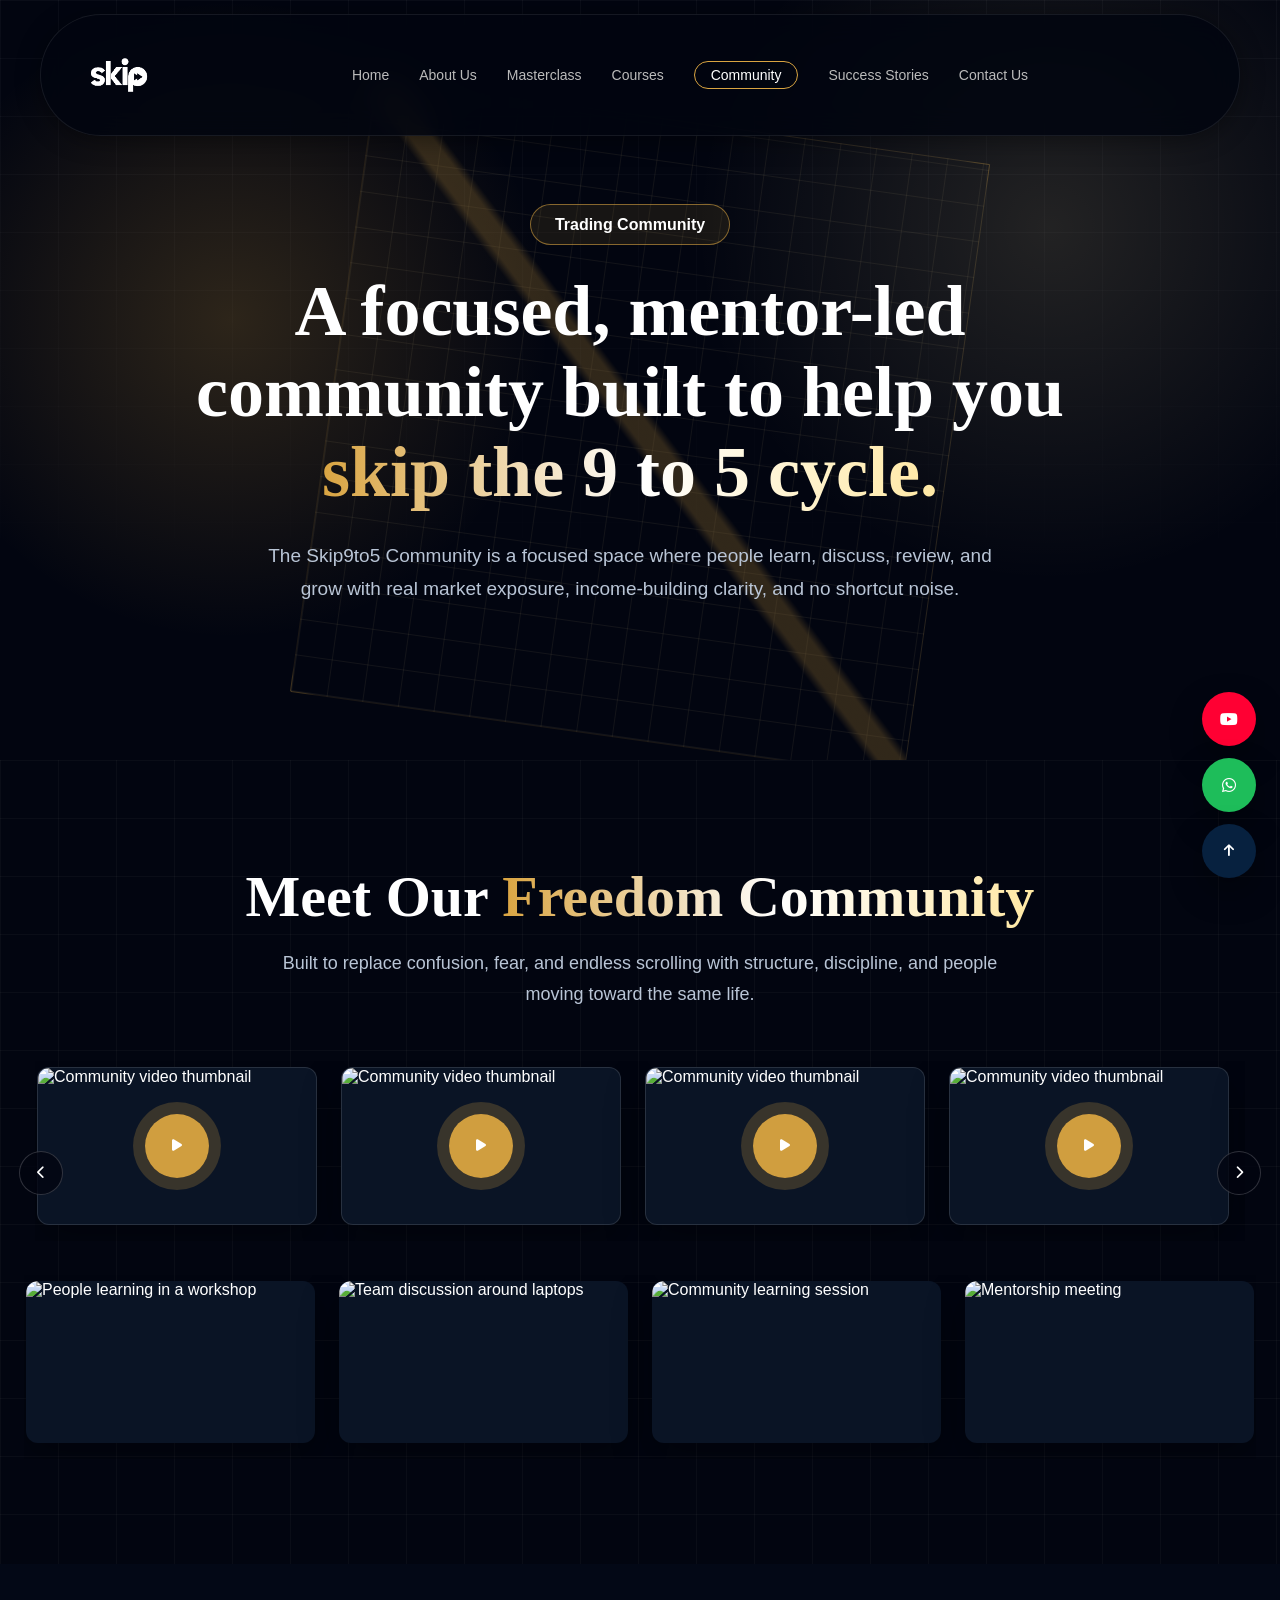
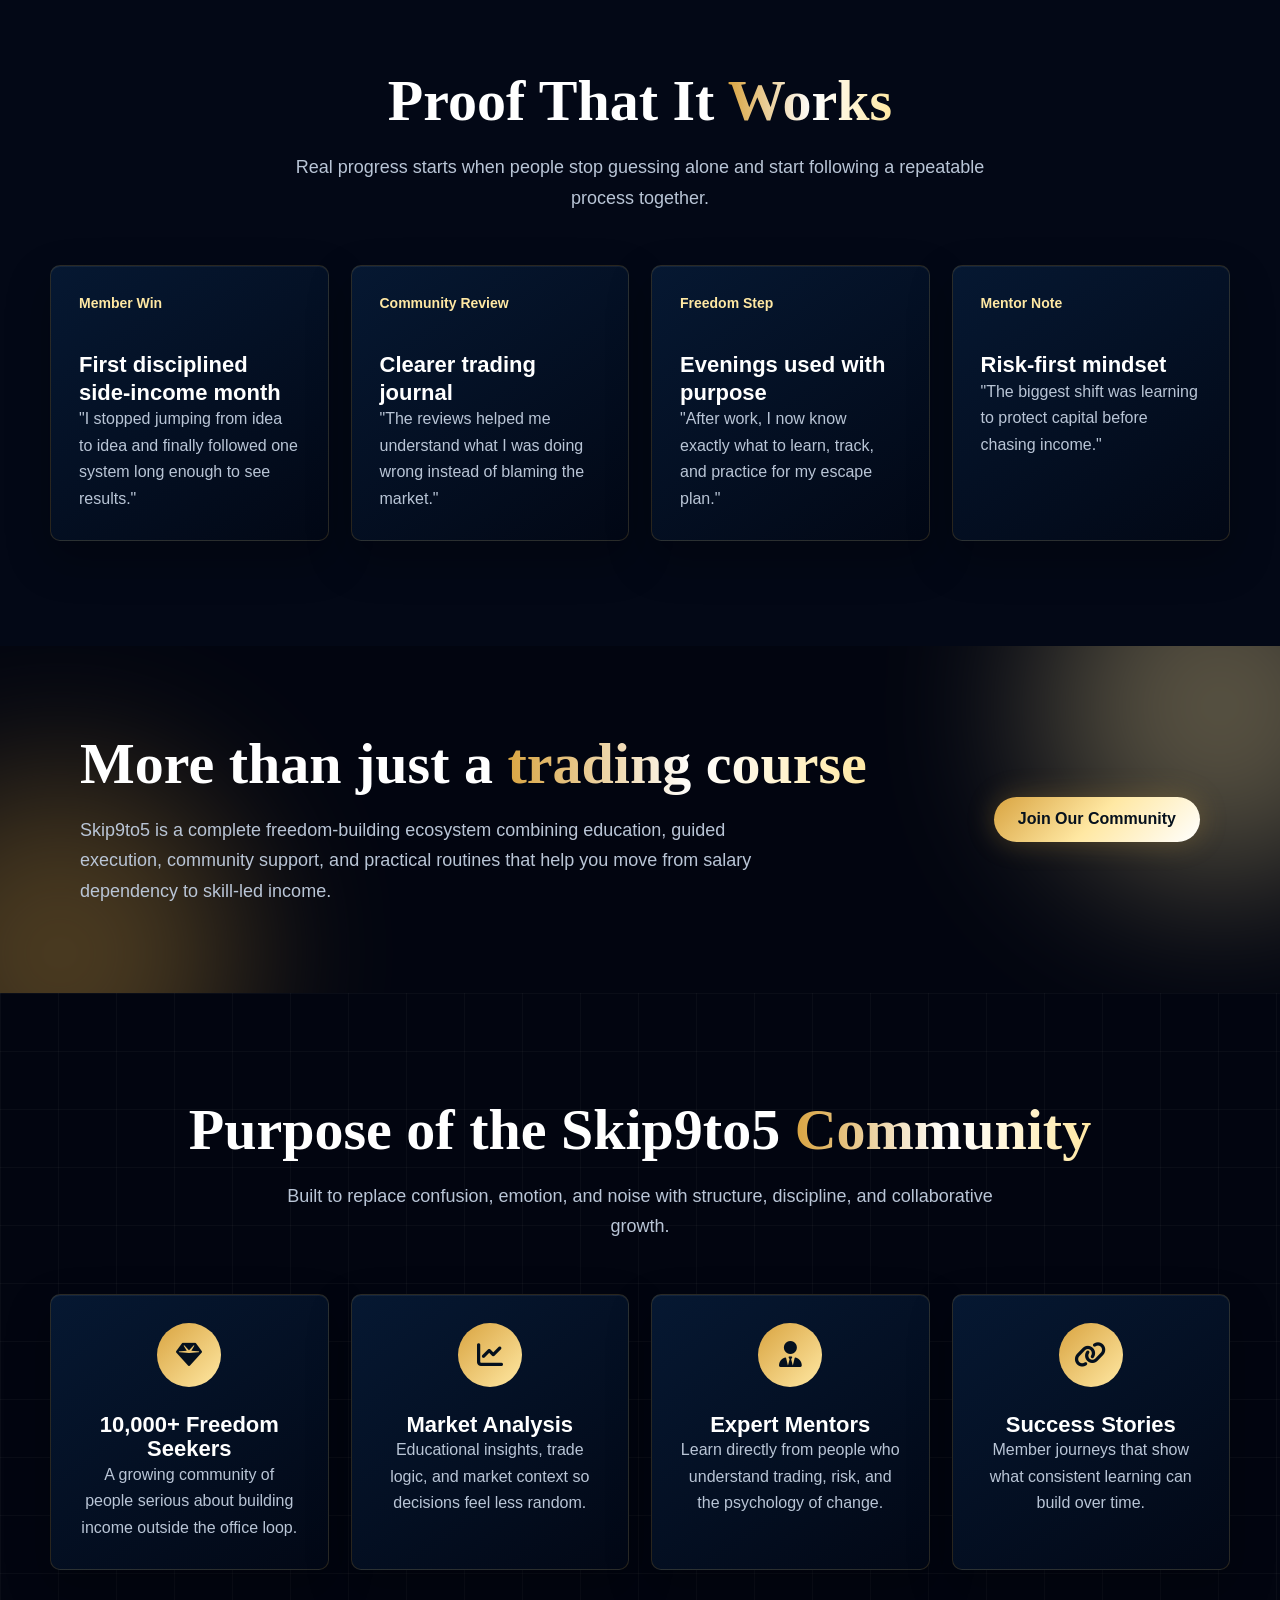
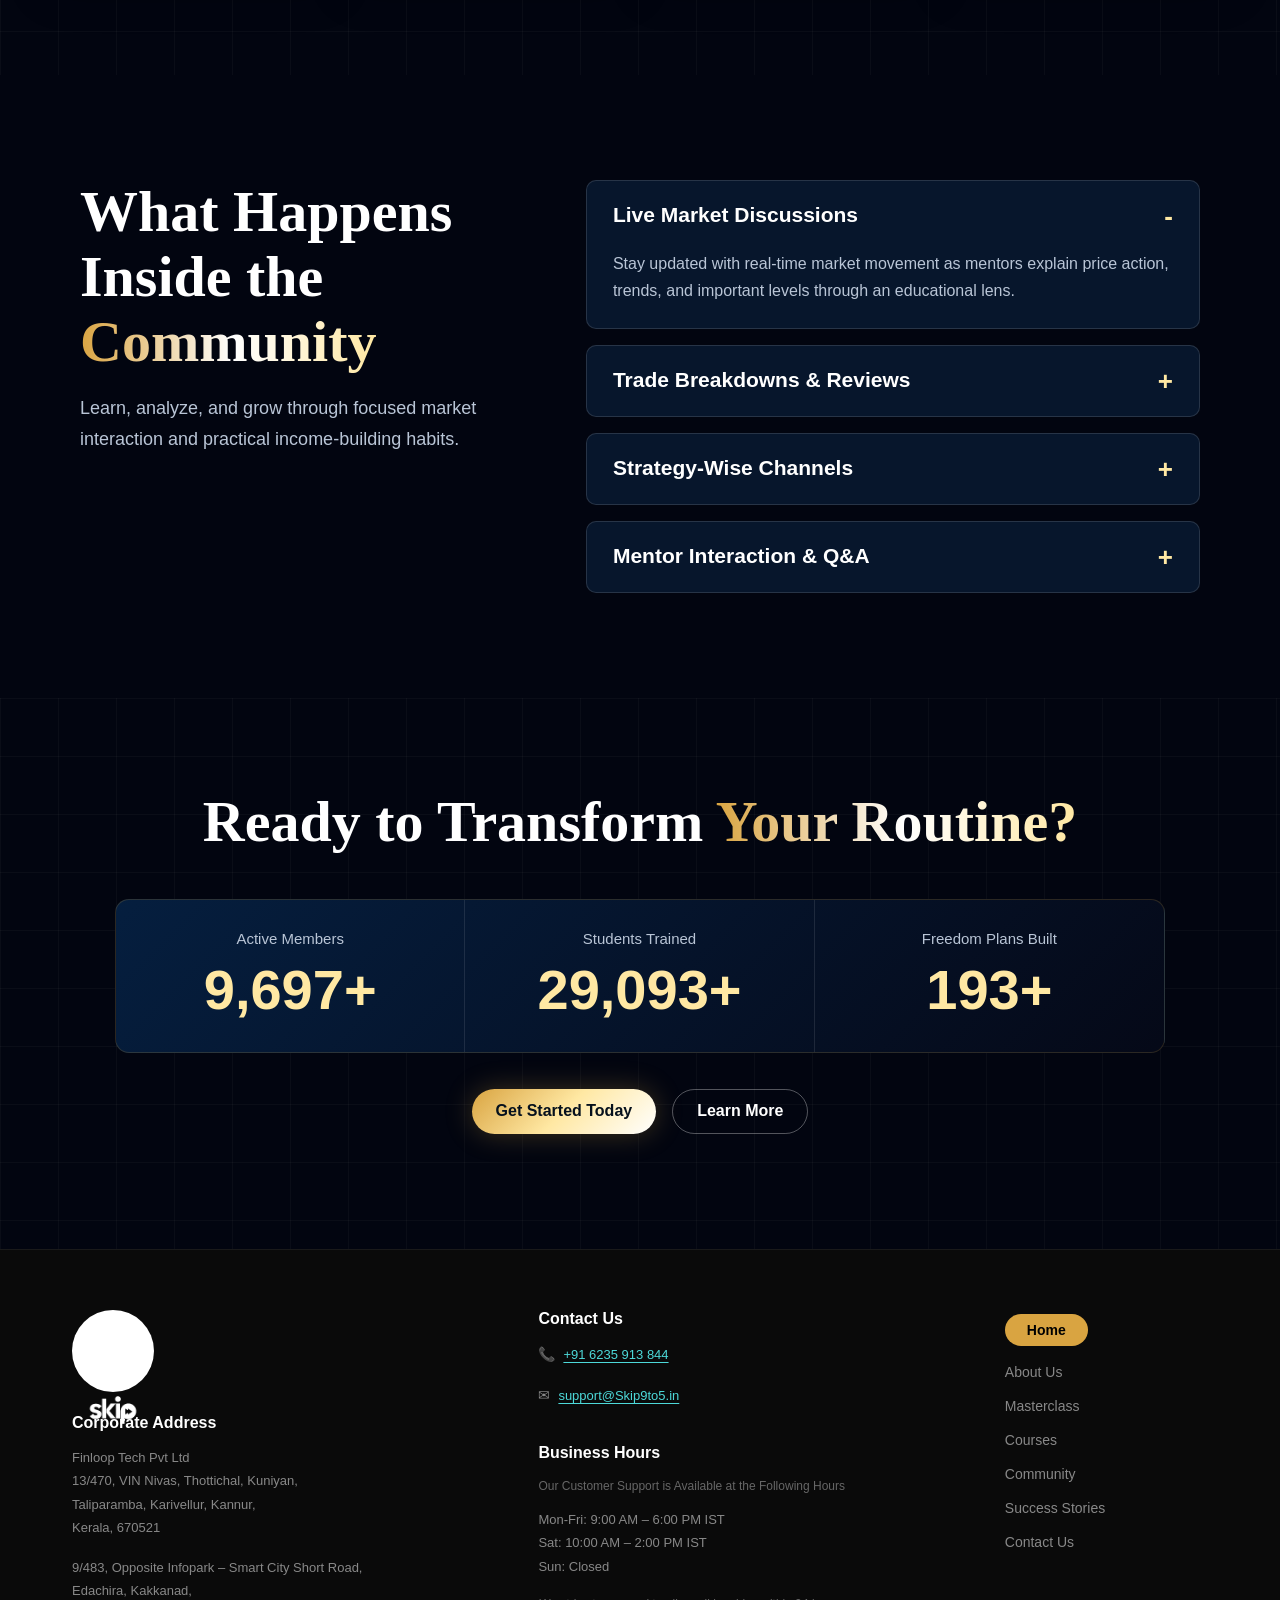
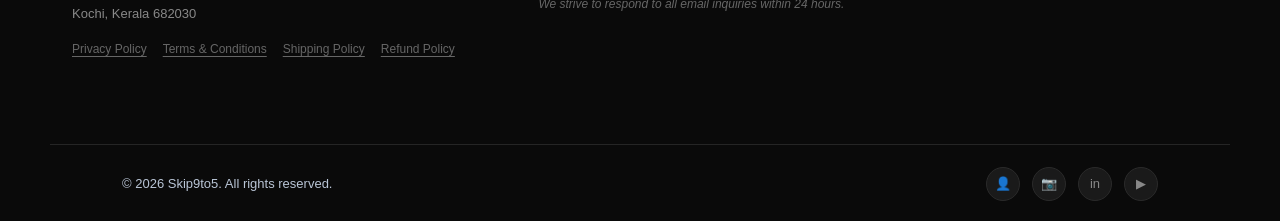
==== commit 7b7e0ad1: "Add animations, crypto payment, order summary, torch cursor, global markets page, mentor redesign" ====
--- a/community.html
+++ b/community.html
@@ -36,7 +36,7 @@
     <main>
         <section class="hero">
             <div class="hero-grid"></div>
-            <div class="hero-content reveal">
+            <div class="hero-content reveal" data-animate="fade-up">
                 <a class="pill" href="#community">Trading Community</a>
                 <h1>A focused, mentor-led community built to help you <span>skip the 9 to 5 cycle.</span></h1>
                 <p>The Skip9to5 Community is a focused space where people learn, discuss, review, and grow with real market exposure, income-building clarity, and no shortcut noise.</p>
@@ -44,7 +44,7 @@
         </section>
 
         <section class="section media-section" id="community">
-            <div class="section-heading reveal">
+            <div class="section-heading reveal" data-animate="fade-up">
                 <h2>Meet Our <span>Freedom Community</span></h2>
                 <p>Built to replace confusion, fear, and endless scrolling with structure, discipline, and people moving toward the same life.</p>
             </div>
@@ -236,7 +236,7 @@
       <div class="footer-col footer-col--nav">
         <a href="index.html" class="footer-nav-home">Home</a>
         <a href="#">About Us</a>
-        <a href="forex-course.html">Masterclass</a>
+        <a href="global-markets.html">Masterclass</a>
         <a href="index.html#courses">Courses</a>
         <a href="community.html">Community</a>
         <a href="#">Success Stories</a>
@@ -283,5 +283,6 @@
         }
       });
     </script>
+  <script src="animate.js"></script>
 </body>
 </html>
--- a/style.css
+++ b/style.css
@@ -1203,35 +1203,72 @@
 
 /* ── TABLE ── */
 .apart-table {
-  border: 1px solid rgba(217,164,65,0.5);
+  border: 1px solid rgba(217,164,65,0.3);
   border-radius: 14px;
   overflow: hidden;
-  animation: apartFadeIn 0.7s ease 0.4s both;
   text-align: left;
+}
+
+/* ── Row reveal animation ── */
+@keyframes rowReveal {
+  from {
+    opacity: 0;
+    transform: translateX(-32px);
+    background: rgba(217,164,65,0.06);
+  }
+  to {
+    opacity: 1;
+    transform: translateX(0);
+    background: transparent;
+  }
 }
 
 .at-row {
   display: grid;
   grid-template-columns: 1.8fr 1.4fr 2fr;
   border-bottom: 1px solid #222;
-  transition: background 0.2s;
-}
+  /* hidden by default — revealed by JS observer */
+  opacity: 0;
+  transform: translateX(-32px);
+  transition:
+    opacity 0.55s cubic-bezier(0.22, 1, 0.36, 1),
+    transform 0.55s cubic-bezier(0.22, 1, 0.36, 1),
+    background 0.25s ease;
+}
+
+/* visible state toggled by IntersectionObserver */
+.at-row.row-visible {
+  opacity: 1;
+  transform: translateX(0);
+}
+
+/* header always visible, slides from top */
+.at-row.at-header {
+  opacity: 0;
+  transform: translateY(-20px);
+  transition:
+    opacity 0.5s cubic-bezier(0.22, 1, 0.36, 1),
+    transform 0.5s cubic-bezier(0.22, 1, 0.36, 1);
+}
+.at-row.at-header.row-visible {
+  opacity: 1;
+  transform: translateY(0);
+}
+
+/* gold flash on the haven column when row enters */
+.at-row.row-visible .at-col--haven {
+  animation: havenFlash 0.6s ease 0.3s both;
+}
+@keyframes havenFlash {
+  0%   { background: rgba(217,164,65,0.18); }
+  100% { background: #111; }
+}
+
 .at-row:last-child { border-bottom: none; }
-.at-row:not(.at-header):hover { background: rgba(217,164,65,0.03); }
-
-/* stagger row animations */
-.at-row:nth-child(2) { animation: rowSlideIn 0.5s ease 0.5s both; }
-.at-row:nth-child(3) { animation: rowSlideIn 0.5s ease 0.6s both; }
-.at-row:nth-child(4) { animation: rowSlideIn 0.5s ease 0.7s both; }
-.at-row:nth-child(5) { animation: rowSlideIn 0.5s ease 0.8s both; }
-.at-row:nth-child(6) { animation: rowSlideIn 0.5s ease 0.9s both; }
-.at-row:nth-child(7) { animation: rowSlideIn 0.5s ease 1.0s both; }
-.at-row:nth-child(8) { animation: rowSlideIn 0.5s ease 1.1s both; }
-
-/* header row — feature col is dark, other two are yellow-green */
-.at-header {
-  background: transparent;
-}
+.at-row:not(.at-header):hover { background: rgba(217,164,65,0.04); }
+
+/* header row */
+.at-header { background: transparent; }
 .at-header .at-col {
   font-size: 14px;
   font-weight: 800;
@@ -1241,7 +1278,7 @@
 }
 .at-header .at-col--feature {
   background: #111;
-  color: transparent; /* empty left header cell */
+  color: transparent;
   border-right: 1px solid #1a2a1a;
 }
 .at-header .at-col--other {
@@ -1639,164 +1676,6 @@
   animation: none;
 }
 
-/* ── DESIGNED FOR THE RIGHT KIND OF TRADER ── */
-@keyframes ttFadeIn {
-  from { opacity: 0; transform: translateY(30px); }
-  to   { opacity: 1; transform: translateY(0); }
-}
-
-.trader-type {
-  background: #000;
-  padding: 80px 40px 90px;
-  position: relative;
-  overflow: hidden;
-}
-.trader-type::before {
-  content: '';
-  position: absolute;
-  top: 0; left: -100px;
-  width: 500px; height: 500px;
-  background: radial-gradient(circle, rgba(0,60,180,0.3) 0%, transparent 70%);
-  border-radius: 50%;
-  pointer-events: none;
-}
-.trader-type::after {
-  content: '';
-  position: absolute;
-  bottom: 0; right: -100px;
-  width: 400px; height: 400px;
-  background: radial-gradient(circle, rgba(60,120,0,0.2) 0%, transparent 70%);
-  border-radius: 50%;
-  pointer-events: none;
-}
-
-.tt-inner {
-  position: relative;
-  z-index: 1;
-  max-width: 900px;
-  margin: 0 auto;
-  text-align: center;
-}
-
-.tt-title {
-  font-size: 46px;
-  font-weight: 900;
-  color: #fff;
-  letter-spacing: -1px;
-  line-height: 1.15;
-  margin-bottom: 16px;
-  animation: ttFadeIn 0.7s ease 0.1s both;
-}
-.tt-highlight {
-  background: linear-gradient(90deg, #d9a441, #ffe8a3);
-  -webkit-background-clip: text;
-  -webkit-text-fill-color: transparent;
-  background-clip: text;
-}
-.tt-sub {
-  color: #7a8fa0;
-  font-size: 15px;
-  line-height: 1.75;
-  margin-bottom: 52px;
-  animation: ttFadeIn 0.7s ease 0.25s both;
-}
-
-/* slider viewport */
-.tt-slider {
-  overflow: hidden;
-  border-radius: 20px;
-  animation: ttFadeIn 0.7s ease 0.4s both;
-}
-
-/* sliding track */
-.tt-track {
-  display: flex;
-  transition: transform 0.6s cubic-bezier(0.77, 0, 0.18, 1);
-  will-change: transform;
-}
-
-/* each card */
-.tt-card {
-  min-width: 100%;
-  display: flex;
-  align-items: center;
-  gap: 0;
-  background: rgba(10,20,40,0.85);
-  border: 1px solid rgba(77,217,217,0.18);
-  border-radius: 20px;
-  overflow: hidden;
-  min-height: 300px;
-}
-
-.tt-card-text {
-  flex: 1;
-  padding: 48px 48px 48px 52px;
-  text-align: left;
-}
-.tt-card-text h3 {
-  font-size: 32px;
-  font-weight: 900;
-  color: #fff;
-  margin-bottom: 18px;
-  letter-spacing: -0.5px;
-}
-.tt-card-text p {
-  font-size: 14px;
-  color: #8a9bb0;
-  line-height: 1.75;
-  margin-bottom: 28px;
-}
-.tt-btn {
-  display: inline-block;
-  background: #d9a441;
-  color: #000;
-  font-weight: 800;
-  font-size: 14px;
-  padding: 12px 28px;
-  border-radius: 8px;
-  text-decoration: none;
-  transition: transform 0.2s, box-shadow 0.2s;
-}
-.tt-btn:hover {
-  transform: translateY(-2px);
-  box-shadow: 0 8px 24px rgba(217,164,65,0.4);
-}
-
-.tt-card-img {
-  width: 360px;
-  flex-shrink: 0;
-  height: 300px;
-  overflow: hidden;
-}
-.tt-card-img img {
-  width: 100%;
-  height: 100%;
-  object-fit: cover;
-  display: block;
-  transition: transform 0.5s ease;
-}
-.tt-card:hover .tt-card-img img { transform: scale(1.05); }
-
-/* dots */
-.tt-dots {
-  display: flex;
-  justify-content: center;
-  gap: 8px;
-  margin-top: 28px;
-}
-.tt-dot {
-  width: 10px; height: 10px;
-  border-radius: 50%;
-  background: #333;
-  cursor: pointer;
-  transition: background 0.3s, transform 0.3s;
-}
-.tt-dot--active {
-  background: #d9a441;
-  transform: scale(1.3);
-}
-.tt-dot:hover { background: #888; }
-
 /* ── MEET THE MENTORS ── */
 @keyframes mentorFadeUp {
   from { opacity: 0; transform: translateY(50px); }
@@ -1835,7 +1714,7 @@
 .mentors-inner {
   position: relative;
   z-index: 1;
-  max-width: 1000px;
+  max-width: 1100px;
   margin: 0 auto;
   text-align: center;
 }
@@ -1862,97 +1741,105 @@
   animation: mentorFadeUp 0.7s ease 0.25s both;
 }
 
-/* grid */
-.mentors-grid {
+/* list layout */
+.mentors-list {
+  display: flex;
+  flex-direction: column;
+  gap: 48px;
+}
+
+/* mentor item - one by one layout */
+.mentor-item {
   display: grid;
-  grid-template-columns: repeat(3, 1fr);
-  gap: 24px;
-}
-
-/* card */
-.mentor-card {
-  background: #111;
-  border: 1px solid #1e1e1e;
+  grid-template-columns: 380px 1fr;
+  gap: 48px;
+  align-items: center;
+  opacity: 0;
+  animation: mentorFadeUp 0.7s ease both;
+  transition: transform 0.3s;
+}
+.mentor-item:nth-child(even) {
+  grid-template-columns: 1fr 380px;
+}
+.mentor-item:nth-child(even) .mentor-item-img {
+  order: 2;
+}
+.mentor-item:nth-child(even) .mentor-item-content {
+  order: 1;
+}
+
+.mentor-item-img {
+  width: 100%;
+  height: 380px;
   border-radius: 16px;
   overflow: hidden;
-  opacity: 0;
-  animation: mentorFadeUp 0.7s ease both;
-  transition: transform 0.35s, box-shadow 0.35s, border-color 0.35s;
-  cursor: pointer;
-}
-.mentor-card:hover {
-  transform: translateY(-8px);
-  border-color: rgba(217,164,65,0.4);
-  box-shadow: 0 20px 50px rgba(0,0,0,0.6), 0 0 30px rgba(217,164,65,0.07);
-}
-
-/* image area */
-.mentor-img {
-  width: 100%;
-  height: 320px;
-  overflow: hidden;
   background: #1a1a1a;
 }
-.mentor-img img {
+.mentor-item-img img {
   width: 100%;
   height: 100%;
   object-fit: cover;
-  object-position: top;
   display: block;
   filter: grayscale(20%) brightness(0.9);
   transition: transform 0.5s ease, filter 0.4s ease;
   animation: mentorImgReveal 0.8s ease both;
 }
-.mentor-card:hover .mentor-img img {
+.mentor-item:hover .mentor-item-img img {
   transform: scale(1.06);
   filter: grayscale(0%) brightness(1);
 }
 
-/* info bar */
-.mentor-info {
-  padding: 18px 20px 16px;
+.mentor-item-content {
   text-align: left;
-  border-top: 1px solid #1e1e1e;
-}
-.mentor-row1 {
-  display: flex;
-  align-items: center;
-  justify-content: space-between;
-  margin-bottom: 6px;
-}
-.mentor-name {
-  font-size: 15px;
-  font-weight: 800;
+}
+.mentor-item-header {
+  display: flex;
+  align-items: center;
+  gap: 12px;
+  margin-bottom: 12px;
+}
+.mentor-item-name {
+  font-size: 24px;
+  font-weight: 900;
   color: #d9a441;
   letter-spacing: 0.5px;
-}
-.mentor-role {
+  margin: 0;
+}
+.mentor-item-role {
   font-size: 11px;
-  font-weight: 600;
+  font-weight: 700;
   color: #888;
   letter-spacing: 1px;
-}
-.mentor-trade {
-  font-size: 13px;
+  text-transform: uppercase;
+}
+.mentor-item-trade {
+  font-size: 14px;
   color: #aaa;
-  margin-bottom: 10px;
-}
-.mentor-row2 {
-  display: flex;
-  align-items: center;
-  justify-content: space-between;
-}
-.mentor-exp {
+  margin: 0 0 16px 0;
+  font-weight: 600;
+}
+.mentor-item-desc {
+  font-size: 15px;
+  color: #8a9bb0;
+  line-height: 1.7;
+  margin-bottom: 20px;
+}
+.mentor-item-meta {
+  display: flex;
+  align-items: center;
+  gap: 16px;
+}
+.mentor-item-exp {
   font-size: 13px;
   color: #666;
 }
-.mentor-ig {
+.mentor-item-ig {
   text-decoration: none;
   font-size: 18px;
   color: #888;
   transition: color 0.2s, transform 0.2s;
 }
-.mentor-ig:hover { color: #e1306c; transform: scale(1.2); }
+.mentor-item-ig:hover { color: #e1306c; transform: scale(1.2); }
 
 /* ── CHOOSE YOUR PATH ── */
 @keyframes priceFadeUp {
@@ -2657,16 +2544,12 @@
   }
   .brochure-text h2 { font-size: 24px; }
 
-  /* Trader type */
-  .tt-title { font-size: 28px; }
-  .tt-card { flex-direction: column; min-height: auto; }
-  .tt-card-img { width: 100%; height: 200px; }
-  .tt-card-text { padding: 24px 20px; }
-  .tt-card-text h3 { font-size: 22px; }
-
   /* Mentors */
   .mentors { padding: 60px 20px 70px; }
-  .mentors-grid { grid-template-columns: 1fr; max-width: 380px; margin-left: auto; margin-right: auto; }
+  .mentors-list { gap: 32px; }
+  .mentor-item { grid-template-columns: 1fr !important; gap: 24px; }
+  .mentor-item-img { height: 280px; }
+  .mentor-item-name { font-size: 20px; }
   .mentors-title { font-size: 30px; }
 
   /* Pricing */
@@ -2716,7 +2599,6 @@
   .apart-title { font-size: 22px; }
   .program-title { font-size: 22px; }
   .brochure-text h2 { font-size: 20px; }
-  .tt-title { font-size: 22px; }
   .mentors-title { font-size: 24px; }
   .pricing-title { font-size: 22px; }
   .why-ha-title { font-size: 24px; }
@@ -2923,7 +2805,7 @@
 }
 
 
-/* purchase now button on forex card */
+/* purchase now button on Global Markets card */
 .ccard-buy-btn {
   display: inline-block;
   margin-top: 10px;
@@ -2941,3 +2823,346 @@
   transform: translateY(-2px);
   box-shadow: 0 6px 20px rgba(217,164,65,0.45);
 }
+
+/* ── GLOBAL MARKETS EXPANDED CARD ── */
+.gm-card {
+  display: grid;
+  grid-template-columns: 420px 1fr;
+  background: #0d1117;
+  border: 1px solid rgba(217,164,65,0.25);
+  border-radius: 20px;
+  overflow: hidden;
+  box-shadow: 0 20px 60px rgba(0,0,0,0.4);
+}
+
+.gm-card-img {
+  position: relative;
+  overflow: hidden;
+}
+.gm-card-img img {
+  width: 100%;
+  height: 100%;
+  object-fit: cover;
+  display: block;
+  filter: brightness(0.8);
+  transition: transform 0.5s ease;
+}
+.gm-card:hover .gm-card-img img { transform: scale(1.04); }
+
+.gm-img-overlay {
+  position: absolute;
+  bottom: 20px;
+  left: 20px;
+}
+.gm-live-badge {
+  background: rgba(0,0,0,0.7);
+  border: 1px solid rgba(217,164,65,0.4);
+  color: #d9a441;
+  font-size: 12px;
+  font-weight: 700;
+  padding: 6px 14px;
+  border-radius: 20px;
+  backdrop-filter: blur(8px);
+}
+
+.gm-card-content {
+  padding: 40px 44px;
+  display: flex;
+  flex-direction: column;
+  gap: 28px;
+}
+
+.gm-tag {
+  display: inline-block;
+  background: linear-gradient(90deg, rgba(217,164,65,0.15), rgba(255,232,163,0.15));
+  border: 1px solid rgba(217,164,65,0.35);
+  color: #d9a441;
+  font-size: 12px;
+  font-weight: 700;
+  padding: 5px 14px;
+  border-radius: 20px;
+  margin-bottom: 10px;
+  letter-spacing: 0.5px;
+}
+
+.gm-title {
+  font-size: 26px;
+  font-weight: 900;
+  color: #fff;
+  letter-spacing: -0.5px;
+  margin-bottom: 8px;
+  line-height: 1.2;
+}
+
+.gm-desc {
+  font-size: 14px;
+  color: #7a8fa0;
+  line-height: 1.7;
+}
+
+.gm-courses {
+  display: flex;
+  flex-direction: column;
+  gap: 0;
+}
+
+.gm-course {
+  padding: 16px 0;
+}
+
+.gm-course-head {
+  display: flex;
+  align-items: center;
+  justify-content: space-between;
+  margin-bottom: 6px;
+}
+
+.gm-course-num {
+  font-size: 11px;
+  font-weight: 800;
+  color: #d9a441;
+  text-transform: uppercase;
+  letter-spacing: 1px;
+  background: rgba(217,164,65,0.1);
+  border: 1px solid rgba(217,164,65,0.25);
+  padding: 3px 10px;
+  border-radius: 20px;
+}
+
+.gm-course-price {
+  font-size: 15px;
+  font-weight: 800;
+  color: #fff;
+}
+.gm-course-price small {
+  font-size: 12px;
+  color: #7a8fa0;
+  font-weight: 500;
+}
+
+.gm-course h4 {
+  font-size: 15px;
+  font-weight: 700;
+  color: #e0e0e0;
+  margin-bottom: 5px;
+}
+
+.gm-course p {
+  font-size: 13px;
+  color: #7a8fa0;
+  line-height: 1.65;
+}
+
+.gm-course-divider {
+  height: 1px;
+  background: rgba(255,255,255,0.06);
+}
+
+.gm-card-actions {
+  display: flex;
+  gap: 14px;
+  flex-wrap: wrap;
+  margin-top: auto;
+}
+
+.gm-btn-primary {
+  display: inline-block;
+  background: linear-gradient(135deg, #d9a441, #ffe8a3);
+  color: #000;
+  font-size: 14px;
+  font-weight: 800;
+  padding: 12px 28px;
+  border-radius: 8px;
+  text-decoration: none;
+  transition: transform 0.2s, box-shadow 0.2s;
+}
+.gm-btn-primary:hover {
+  transform: translateY(-2px);
+  box-shadow: 0 8px 24px rgba(217,164,65,0.4);
+}
+
+.gm-btn-outline {
+  display: inline-block;
+  background: transparent;
+  color: #d9a441;
+  border: 1px solid rgba(217,164,65,0.45);
+  font-size: 14px;
+  font-weight: 700;
+  padding: 12px 28px;
+  border-radius: 8px;
+  text-decoration: none;
+  transition: background 0.2s, transform 0.2s;
+}
+.gm-btn-outline:hover {
+  background: rgba(217,164,65,0.08);
+  transform: translateY(-2px);
+}
+
+@media (max-width: 900px) {
+  .gm-card { grid-template-columns: 1fr; }
+  .gm-card-img { height: 260px; }
+  .gm-card-content { padding: 28px 24px; }
+  .gm-title { font-size: 22px; }
+}
+
+/* ── TIMELINE DAY 45 SPECIAL CARD ── */
+.tl-card--m4 { margin-top: 0; }
+
+.tl-month--gold {
+  background: linear-gradient(135deg, #d9a441, #ffe8a3) !important;
+  color: #000 !important;
+  -webkit-text-fill-color: #000 !important;
+}
+
+.tl-card--special {
+  border-color: rgba(217,164,65,0.5) !important;
+  background: linear-gradient(135deg, rgba(217,164,65,0.07), rgba(255,232,163,0.04)) !important;
+  box-shadow: 0 0 40px rgba(217,164,65,0.1);
+}
+
+.tl-card--special h3 {
+  color: #d9a441;
+  font-size: 20px;
+}
+
+.tl-special-desc {
+  font-size: 14px;
+  color: #8a9bb0;
+  line-height: 1.7;
+  margin: 12px 0 16px;
+}
+.tl-special-desc strong { color: #fff; }
+
+.tl-special-tags {
+  display: flex;
+  flex-wrap: wrap;
+  gap: 8px;
+}
+.tl-special-tags span {
+  background: rgba(217,164,65,0.12);
+  border: 1px solid rgba(217,164,65,0.3);
+  color: #d9a441;
+  font-size: 11px;
+  font-weight: 700;
+  padding: 4px 12px;
+  border-radius: 20px;
+  letter-spacing: 0.5px;
+}
+
+
+/* ══════════════════════════════════════════
+   SCROLL-TRIGGERED ANIMATIONS
+   ══════════════════════════════════════════ */
+
+/* Base hidden state — applied before element enters viewport */
+[data-animate] {
+  opacity: 0;
+  transition-property: opacity, transform, filter;
+  transition-timing-function: cubic-bezier(0.22, 1, 0.36, 1);
+  transition-duration: 0.75s;
+  will-change: opacity, transform;
+}
+
+/* Animated-in state */
+[data-animate].is-visible {
+  opacity: 1;
+  transform: none !important;
+  filter: none !important;
+}
+
+/* ── Variants ── */
+[data-animate="fade-up"]    { transform: translateY(48px); }
+[data-animate="fade-down"]  { transform: translateY(-48px); }
+[data-animate="fade-left"]  { transform: translateX(60px); }
+[data-animate="fade-right"] { transform: translateX(-60px); }
+[data-animate="zoom-in"]    { transform: scale(0.82); }
+[data-animate="zoom-out"]   { transform: scale(1.18); }
+[data-animate="flip-up"]    { transform: perspective(600px) rotateX(22deg) translateY(40px); }
+[data-animate="pop"]        { transform: scale(0.7); }
+[data-animate="slide-up"]   { transform: translateY(80px); }
+[data-animate="blur-in"]    { transform: translateY(24px); filter: blur(12px); }
+
+/* Stagger delays via data-delay attribute */
+[data-delay="100"] { transition-delay: 0.1s; }
+[data-delay="150"] { transition-delay: 0.15s; }
+[data-delay="200"] { transition-delay: 0.2s; }
+[data-delay="250"] { transition-delay: 0.25s; }
+[data-delay="300"] { transition-delay: 0.3s; }
+[data-delay="350"] { transition-delay: 0.35s; }
+[data-delay="400"] { transition-delay: 0.4s; }
+[data-delay="450"] { transition-delay: 0.45s; }
+[data-delay="500"] { transition-delay: 0.5s; }
+[data-delay="600"] { transition-delay: 0.6s; }
+[data-delay="700"] { transition-delay: 0.7s; }
+[data-delay="800"] { transition-delay: 0.8s; }
+
+/* Respect reduced motion */
+@media (prefers-reduced-motion: reduce) {
+  [data-animate] {
+    opacity: 1 !important;
+    transform: none !important;
+    filter: none !important;
+    transition: none !important;
+  }
+}
+
+/* ══════════════════════════════════════════
+   TORCH CURSOR
+   ══════════════════════════════════════════ */
+
+/* gold arrow SVG cursor — tip at top-left (0 0) */
+*, *::before, *::after {
+  cursor: url("data:image/svg+xml,%3Csvg xmlns='http://www.w3.org/2000/svg' width='24' height='28' viewBox='0 0 24 28'%3E%3Cfilter id='g'%3E%3CfeGaussianBlur stdDeviation='1.2' result='blur'/%3E%3CfeComposite in='SourceGraphic' in2='blur' operator='over'/%3E%3C/filter%3E%3Cg filter='url(%23g)'%3E%3Cpath d='M3 2 L3 22 L8 17 L12 25 L14.5 24 L10.5 16 L17 16 Z' fill='%23d9a441' stroke='%23000' stroke-width='1.2' stroke-linejoin='round'/%3E%3C/g%3E%3C/svg%3E") 3 2, auto !important;
+}
+
+/* pointer cursor for interactive elements */
+a, button, [role="button"], input[type="submit"],
+input[type="button"], label, select,
+.program-option, .payment-method-btn,
+.crypto-network-btn, .cta, .mc-btn-primary,
+.mc-btn-outline, .gm-btn-primary, .gm-btn-outline,
+.os-btn-primary, .os-btn-outline {
+  cursor: url("data:image/svg+xml,%3Csvg xmlns='http://www.w3.org/2000/svg' width='24' height='28' viewBox='0 0 24 28'%3E%3Cfilter id='g'%3E%3CfeGaussianBlur stdDeviation='1.8' result='blur'/%3E%3CfeComposite in='SourceGraphic' in2='blur' operator='over'/%3E%3C/filter%3E%3Cg filter='url(%23g)'%3E%3Cpath d='M3 2 L3 22 L8 17 L12 25 L14.5 24 L10.5 16 L17 16 Z' fill='%23ffe8a3' stroke='%23000' stroke-width='1.2' stroke-linejoin='round'/%3E%3C/g%3E%3C/svg%3E") 3 2, pointer !important;
+}
+
+/* outer glow ring */
+#torchRing {
+  position: fixed;
+  top: 0; left: 0;
+  width: 380px; height: 380px;
+  border-radius: 50%;
+  pointer-events: none;
+  z-index: 99998;
+  transform: translate(-50%, -50%);
+  background: radial-gradient(
+    circle,
+    rgba(217,164,65,0.13)  0%,
+    rgba(217,164,65,0.06)  30%,
+    rgba(217,164,65,0.02)  55%,
+    transparent            75%
+  );
+  transition: opacity 0.3s ease;
+  will-change: transform;
+}
+
+/* no dot — arrow SVG handles the tip */
+#torchDot { display: none; }
+
+body.cursor-hover #torchRing {
+  width: 260px;
+  height: 260px;
+  background: radial-gradient(
+    circle,
+    rgba(255,232,163,0.18) 0%,
+    rgba(217,164,65,0.08)  35%,
+    transparent            70%
+  );
+}
+
+/* hide when mouse leaves window */
+body.cursor-out #torchRing { opacity: 0; }
+
+@media (pointer: coarse) {
+  *, *::before, *::after { cursor: auto !important; }
+  #torchRing { display: none; }
+}
